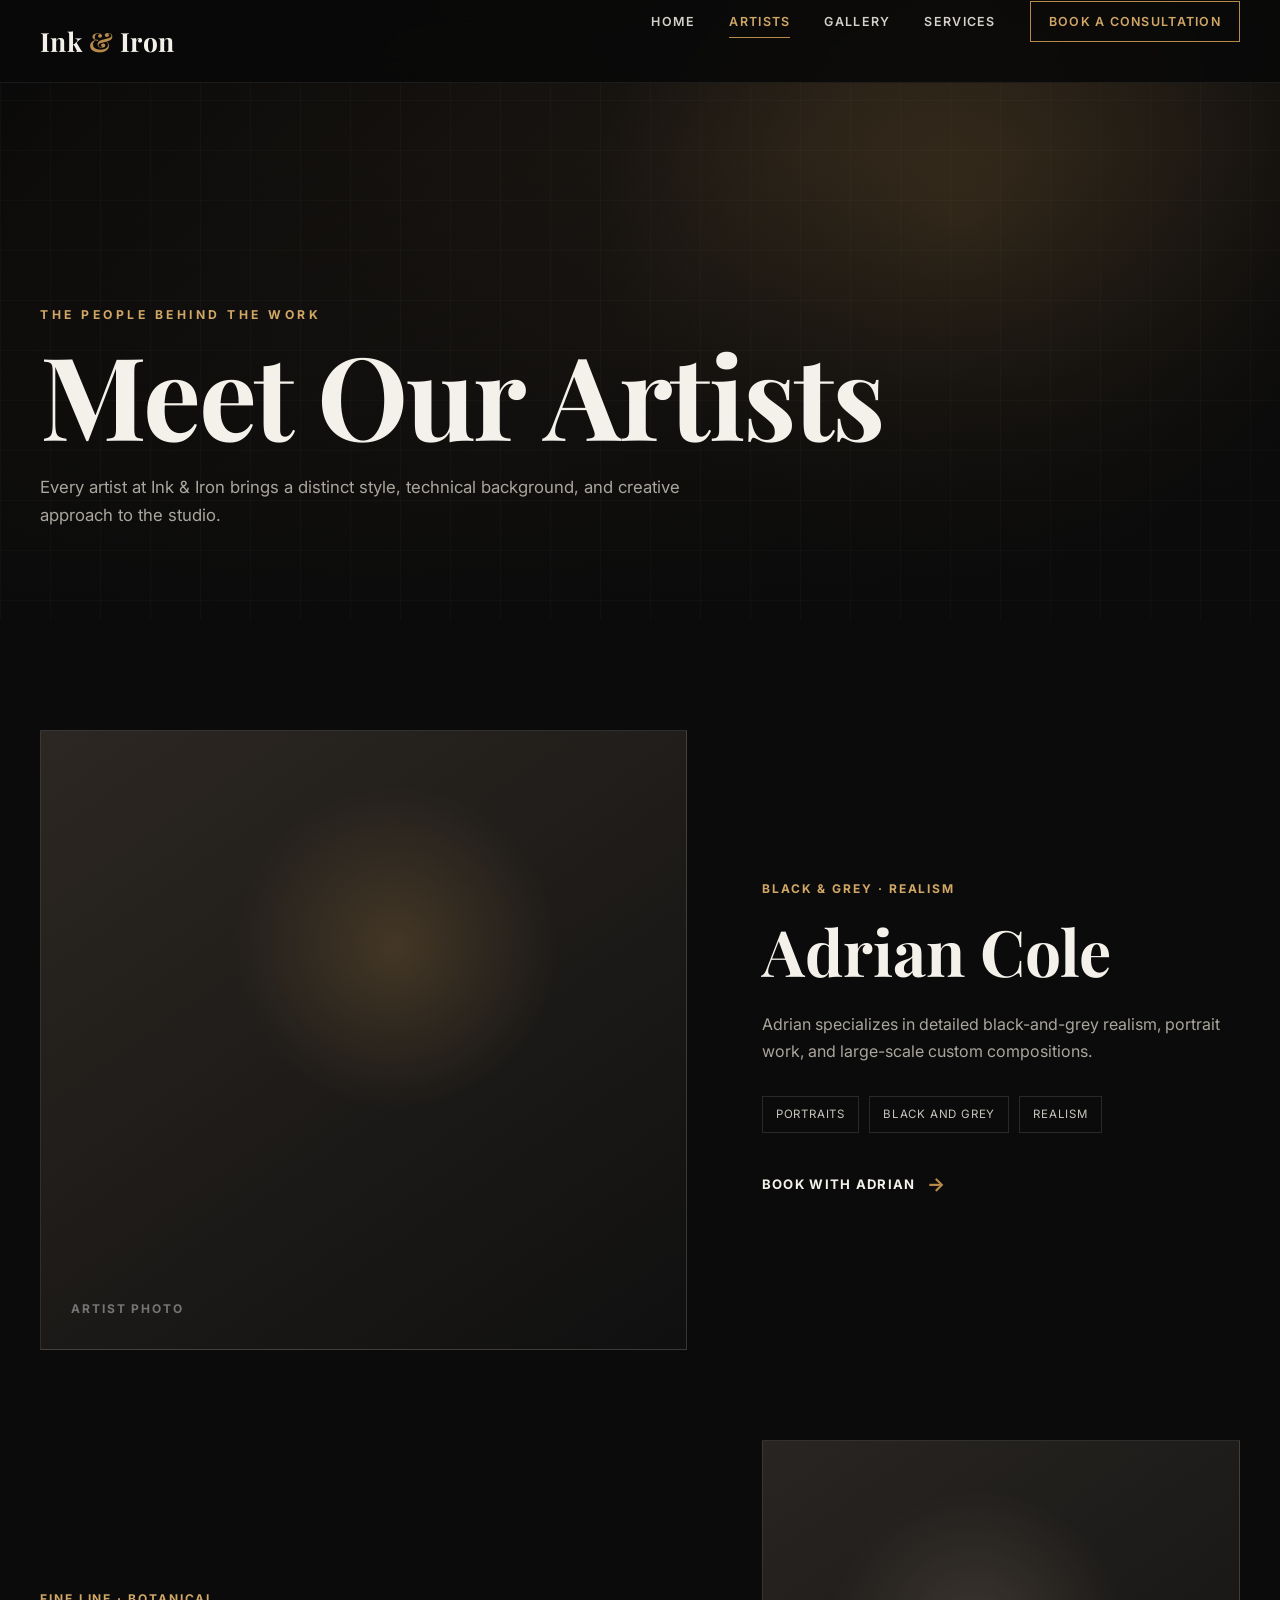
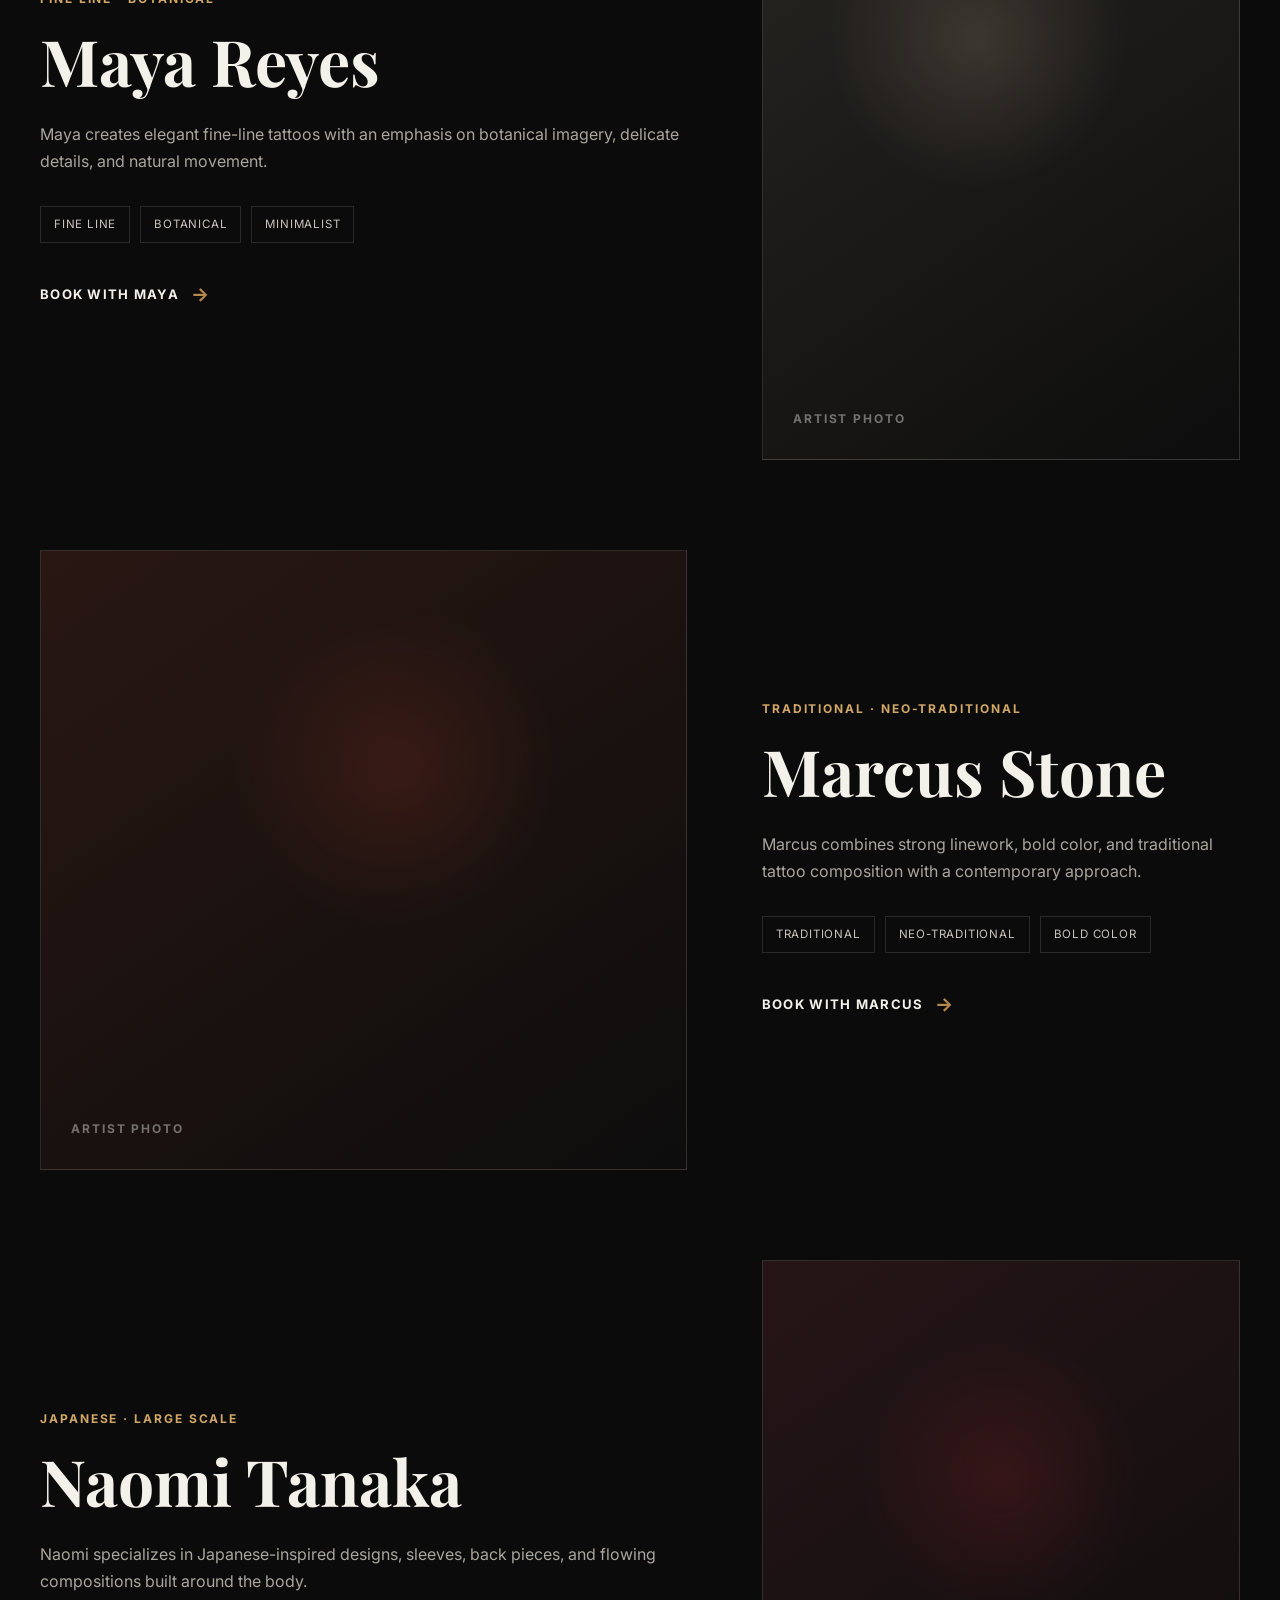
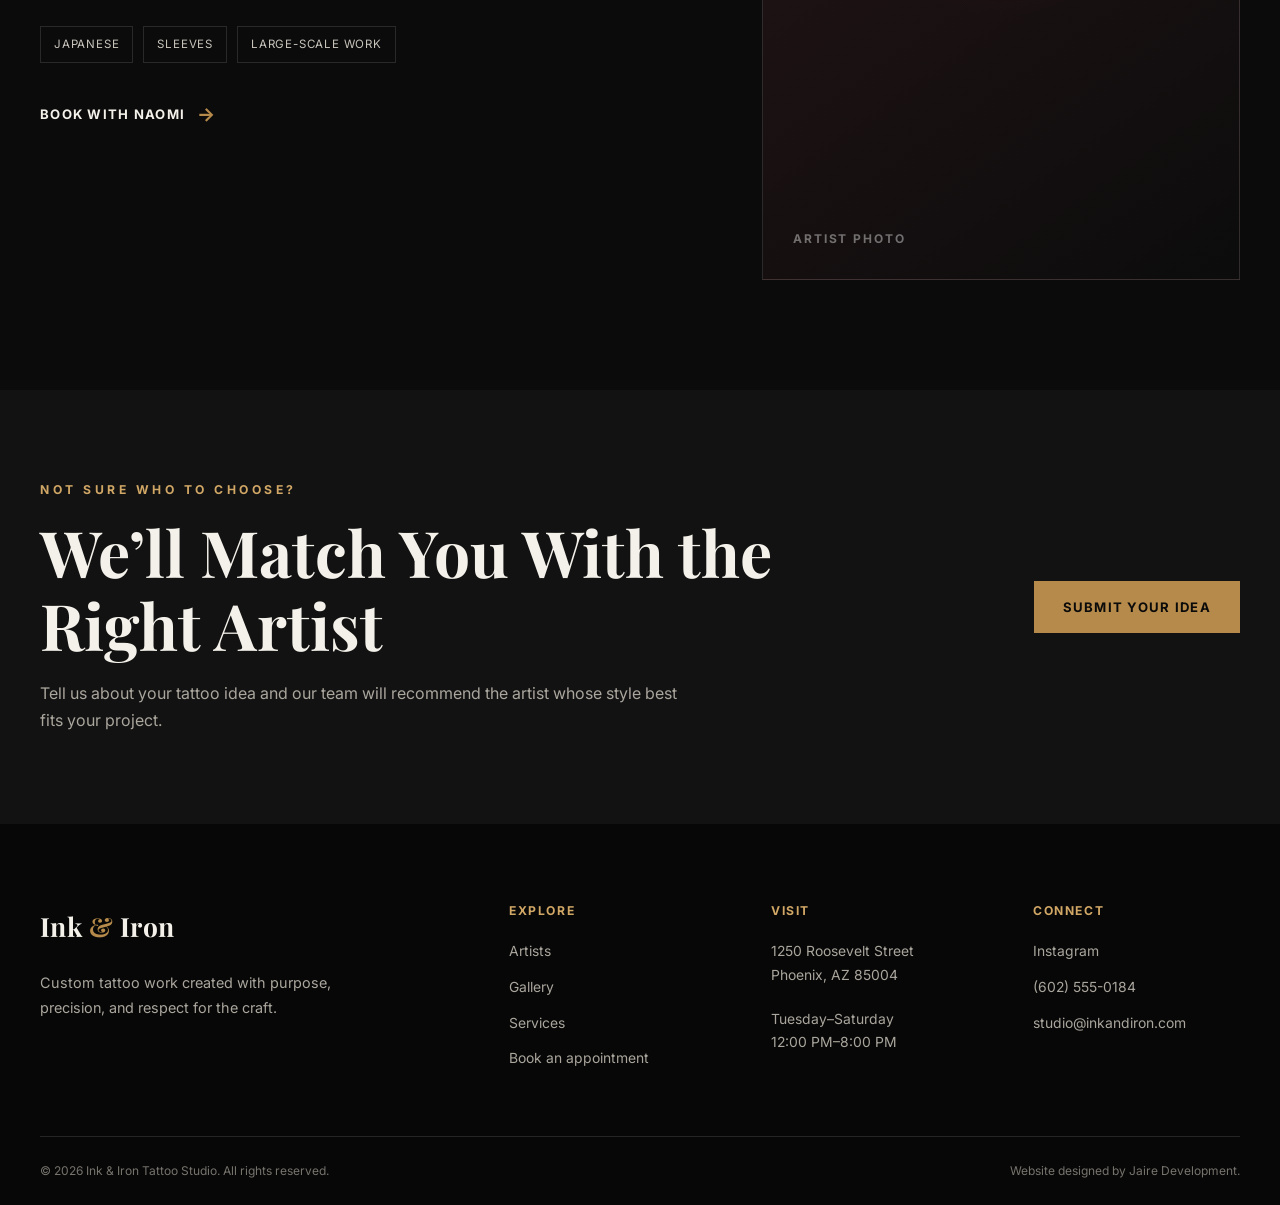
==== artists.html @ 7f623fce "." ====
<!DOCTYPE html>
<html lang="en">
  <head>
    <meta charset="UTF-8" />

    <meta
      name="viewport"
      content="width=device-width, initial-scale=1.0"
    />

    <meta
      name="description"
      content="Meet the professional tattoo artists at Ink & Iron Tattoo Studio and explore their specialties."
    />

    <title>Our Artists | Ink & Iron Tattoo Studio</title>

    <link rel="stylesheet" href="css/styles.css" />
  </head>

  <body>
    <header class="site-header">
      <nav class="navbar" aria-label="Main navigation">
        <a href="index.html" class="logo">
          Ink <span>&</span> Iron
        </a>

        <button
          class="menu-toggle"
          type="button"
          aria-label="Open navigation menu"
          aria-expanded="false"
        >
          <span></span>
          <span></span>
          <span></span>
        </button>

        <ul class="nav-links">
          <li><a href="index.html">Home</a></li>
          <li><a href="artists.html" class="active">Artists</a></li>
          <li><a href="gallery.html">Gallery</a></li>
          <li><a href="index.html#services">Services</a></li>

          <li>
            <a href="booking.html" class="nav-button">
              Book a Consultation
            </a>
          </li>
        </ul>
      </nav>
    </header>

    <main>
      <section class="page-hero">
        <div class="section-container page-hero-content">
          <p class="section-label">The people behind the work</p>

          <h1>Meet Our Artists</h1>

          <p>
            Every artist at Ink & Iron brings a distinct style, technical
            background, and creative approach to the studio.
          </p>
        </div>
      </section>

      <section class="section artists-section">
        <div class="section-container">
          <div class="artists-grid">
            <article class="artist-card">
              <div class="artist-image artist-image-one">
                <span>Artist Photo</span>
              </div>

              <div class="artist-content">
                <p class="artist-role">Black & Grey · Realism</p>

                <h2>Adrian Cole</h2>

                <p>
                  Adrian specializes in detailed black-and-grey realism,
                  portrait work, and large-scale custom compositions.
                </p>

                <ul class="artist-specialties">
                  <li>Portraits</li>
                  <li>Black and grey</li>
                  <li>Realism</li>
                </ul>

                <a href="booking.html" class="text-link">
                  Book with Adrian
                  <span aria-hidden="true">→</span>
                </a>
              </div>
            </article>

            <article class="artist-card">
              <div class="artist-image artist-image-two">
                <span>Artist Photo</span>
              </div>

              <div class="artist-content">
                <p class="artist-role">Fine Line · Botanical</p>

                <h2>Maya Reyes</h2>

                <p>
                  Maya creates elegant fine-line tattoos with an emphasis on
                  botanical imagery, delicate details, and natural movement.
                </p>

                <ul class="artist-specialties">
                  <li>Fine line</li>
                  <li>Botanical</li>
                  <li>Minimalist</li>
                </ul>

                <a href="booking.html" class="text-link">
                  Book with Maya
                  <span aria-hidden="true">→</span>
                </a>
              </div>
            </article>

            <article class="artist-card">
              <div class="artist-image artist-image-three">
                <span>Artist Photo</span>
              </div>

              <div class="artist-content">
                <p class="artist-role">Traditional · Neo-Traditional</p>

                <h2>Marcus Stone</h2>

                <p>
                  Marcus combines strong linework, bold color, and traditional
                  tattoo composition with a contemporary approach.
                </p>

                <ul class="artist-specialties">
                  <li>Traditional</li>
                  <li>Neo-traditional</li>
                  <li>Bold color</li>
                </ul>

                <a href="booking.html" class="text-link">
                  Book with Marcus
                  <span aria-hidden="true">→</span>
                </a>
              </div>
            </article>

            <article class="artist-card">
              <div class="artist-image artist-image-four">
                <span>Artist Photo</span>
              </div>

              <div class="artist-content">
                <p class="artist-role">Japanese · Large Scale</p>

                <h2>Naomi Tanaka</h2>

                <p>
                  Naomi specializes in Japanese-inspired designs, sleeves,
                  back pieces, and flowing compositions built around the body.
                </p>

                <ul class="artist-specialties">
                  <li>Japanese</li>
                  <li>Sleeves</li>
                  <li>Large-scale work</li>
                </ul>

                <a href="booking.html" class="text-link">
                  Book with Naomi
                  <span aria-hidden="true">→</span>
                </a>
              </div>
            </article>
          </div>
        </div>
      </section>

      <section class="artist-cta">
        <div class="section-container artist-cta-content">
          <div>
            <p class="section-label">Not sure who to choose?</p>

            <h2>We’ll Match You With the Right Artist</h2>

            <p>
              Tell us about your tattoo idea and our team will recommend the
              artist whose style best fits your project.
            </p>
          </div>

          <a href="booking.html" class="button button-primary">
            Submit Your Idea
          </a>
        </div>
      </section>
    </main>

    <footer class="site-footer">
      <div class="section-container footer-grid">
        <div class="footer-brand">
          <a href="index.html" class="logo">
            Ink <span>&</span> Iron
          </a>

          <p>
            Custom tattoo work created with purpose, precision, and respect for
            the craft.
          </p>
        </div>

        <div class="footer-column">
          <h3>Explore</h3>

          <ul>
            <li><a href="artists.html">Artists</a></li>
            <li><a href="gallery.html">Gallery</a></li>
            <li><a href="index.html#services">Services</a></li>
            <li><a href="booking.html">Book an appointment</a></li>
          </ul>
        </div>

        <div class="footer-column">
          <h3>Visit</h3>

          <address>
            1250 Roosevelt Street<br />
            Phoenix, AZ 85004
          </address>

          <p>
            Tuesday–Saturday<br />
            12:00 PM–8:00 PM
          </p>
        </div>

        <div class="footer-column">
          <h3>Connect</h3>

          <ul>
            <li><a href="#">Instagram</a></li>
            <li><a href="tel:+16025550184">(602) 555-0184</a></li>

            <li>
              <a href="mailto:studio@inkandiron.com">
                studio@inkandiron.com
              </a>
            </li>
          </ul>
        </div>
      </div>

      <div class="section-container footer-bottom">
        <p>
          &copy; <span id="current-year"></span> Ink & Iron Tattoo Studio.
          All rights reserved.
        </p>

        <p>Website designed by Jaire Development.</p>
      </div>
    </footer>

    <script src="js/script.js"></script>
  </body>
</html>
---- css/styles.css ----
@import url("https://fonts.googleapis.com/css2?family=Inter:wght@400;500;600;700&family=Playfair+Display:wght@600;700&display=swap");

:root {
  --background: #0b0b0b;
  --background-light: #121212;
  --background-card: #181818;
  --text-primary: #f4f1ea;
  --text-secondary: #aaa69d;
  --accent: #b68a4a;
  --accent-light: #d1a766;
  --border: rgba(255, 255, 255, 0.12);
  --container-width: 1200px;
  --transition: 0.3s ease;
}

* {
  margin: 0;
  padding: 0;
  box-sizing: border-box;
}

html {
  scroll-behavior: smooth;
}

body {
  min-height: 100vh;
  overflow-x: hidden;
  background: var(--background);
  color: var(--text-primary);
  font-family: "Inter", sans-serif;
  line-height: 1.7;
}

body.menu-open {
  overflow: hidden;
}

img {
  display: block;
  max-width: 100%;
}

a {
  color: inherit;
  text-decoration: none;
}

button,
input,
textarea,
select {
  font: inherit;
}

ul {
  list-style: none;
}

h1,
h2,
.logo {
  font-family: "Playfair Display", serif;
}

h1,
h2,
h3 {
  line-height: 1.15;
}

.section {
  padding: 110px 24px;
}

.section-container {
  width: 100%;
  max-width: var(--container-width);
  margin: 0 auto;
}

.section-label,
.eyebrow {
  margin-bottom: 14px;
  color: var(--accent-light);
  font-size: 0.76rem;
  font-weight: 700;
  letter-spacing: 0.22rem;
  text-transform: uppercase;
}

.section h2 {
  font-size: clamp(2.2rem, 5vw, 4.1rem);
  font-weight: 700;
}

.section-heading {
  display: flex;
  align-items: flex-end;
  justify-content: space-between;
  gap: 40px;
  margin-bottom: 55px;
}

.section-heading > p {
  max-width: 520px;
  color: var(--text-secondary);
}

.section-heading.centered {
  display: block;
  max-width: 700px;
  margin: 0 auto 60px;
  text-align: center;
}

.button {
  display: inline-flex;
  align-items: center;
  justify-content: center;
  min-height: 52px;
  padding: 0 28px;
  border: 1px solid transparent;
  font-size: 0.82rem;
  font-weight: 700;
  letter-spacing: 0.08rem;
  text-transform: uppercase;
  transition:
    color var(--transition),
    background-color var(--transition),
    border-color var(--transition),
    transform var(--transition);
}

.button:hover {
  transform: translateY(-3px);
}

.button-primary {
  background: var(--accent);
  color: #0b0b0b;
}

.button-primary:hover {
  background: var(--accent-light);
}

.button-outline {
  border-color: rgba(255, 255, 255, 0.55);
  color: var(--text-primary);
}

.button-outline:hover {
  border-color: var(--accent);
  background: var(--accent);
  color: #0b0b0b;
}

.text-link {
  display: inline-flex;
  align-items: center;
  gap: 12px;
  color: var(--text-primary);
  font-size: 0.82rem;
  font-weight: 700;
  letter-spacing: 0.08rem;
  text-transform: uppercase;
  transition: color var(--transition);
}

.text-link span {
  color: var(--accent);
  font-size: 1.2rem;
  transition: transform var(--transition);
}

.text-link:hover {
  color: var(--accent-light);
}

.text-link:hover span {
  transform: translateX(5px);
}

/* Header */

.site-header {
  position: fixed;
  z-index: 1000;
  top: 0;
  right: 0;
  left: 0;
  border-bottom: 1px solid rgba(255, 255, 255, 0.08);
  background: rgba(8, 8, 8, 0.88);
  backdrop-filter: blur(14px);
}

.navbar {
  display: flex;
  align-items: center;
  justify-content: space-between;
  width: min(100% - 48px, var(--container-width));
  min-height: 82px;
  margin: 0 auto;
}

.logo {
  color: var(--text-primary);
  font-size: 1.65rem;
  font-weight: 700;
  letter-spacing: 0.03rem;
}

.logo span {
  color: var(--accent);
}

.nav-links {
  display: flex;
  align-items: center;
  gap: 34px;
}

.nav-links a {
  position: relative;
  color: #d4d1ca;
  font-size: 0.78rem;
  font-weight: 600;
  letter-spacing: 0.08rem;
  text-transform: uppercase;
  transition: color var(--transition);
}

.nav-links a:not(.nav-button)::after {
  position: absolute;
  right: 0;
  bottom: -9px;
  left: 0;
  height: 1px;
  background: var(--accent);
  content: "";
  transform: scaleX(0);
  transform-origin: right;
  transition: transform var(--transition);
}

.nav-links a:hover,
.nav-links a.active {
  color: var(--accent-light);
}

.nav-links a:hover::after,
.nav-links a.active::after {
  transform: scaleX(1);
  transform-origin: left;
}

.nav-links .nav-button {
  padding: 12px 18px;
  border: 1px solid var(--accent);
  color: var(--accent-light);
}

.nav-links .nav-button:hover {
  background: var(--accent);
  color: #0b0b0b;
}

.menu-toggle {
  display: none;
  width: 42px;
  height: 42px;
  border: 0;
  background: transparent;
  cursor: pointer;
}

.menu-toggle span {
  display: block;
  width: 25px;
  height: 2px;
  margin: 5px auto;
  background: var(--text-primary);
  transition:
    transform var(--transition),
    opacity var(--transition);
}

/* Hero */

.hero {
  position: relative;
  display: flex;
  align-items: center;
  min-height: 100vh;
  padding: 130px 24px 80px;
  background:
    linear-gradient(90deg, rgba(0, 0, 0, 0.96), rgba(0, 0, 0, 0.5)),
    radial-gradient(circle at 75% 45%, #3a281a 0%, transparent 36%),
    linear-gradient(135deg, #090909, #1a1712 60%, #090909);
}

.hero::before {
  position: absolute;
  inset: 0;
  background-image:
    linear-gradient(rgba(255, 255, 255, 0.018) 1px, transparent 1px),
    linear-gradient(90deg, rgba(255, 255, 255, 0.018) 1px, transparent 1px);
  background-size: 50px 50px;
  content: "";
}

.hero-overlay {
  position: absolute;
  inset: 0;
  background: linear-gradient(
    to top,
    var(--background) 0%,
    transparent 28%
  );
}

.hero-content {
  position: relative;
  z-index: 2;
  width: 100%;
  max-width: var(--container-width);
  margin: 0 auto;
}

.hero h1 {
  max-width: 850px;
  margin-bottom: 24px;
  font-size: clamp(4rem, 10vw, 8rem);
  line-height: 0.92;
  letter-spacing: -0.2rem;
}

.hero-description {
  max-width: 580px;
  margin-bottom: 38px;
  color: #c0bdb6;
  font-size: clamp(1rem, 2vw, 1.2rem);
}

.hero-actions {
  display: flex;
  flex-wrap: wrap;
  gap: 16px;
}

.scroll-indicator {
  position: absolute;
  z-index: 2;
  bottom: 35px;
  left: 50%;
  width: 26px;
  height: 42px;
  border: 1px solid rgba(255, 255, 255, 0.45);
  border-radius: 20px;
  transform: translateX(-50%);
}

.scroll-indicator span {
  position: absolute;
  top: 8px;
  left: 50%;
  width: 4px;
  height: 8px;
  border-radius: 20px;
  background: var(--accent-light);
  transform: translateX(-50%);
  animation: scrollIndicator 1.8s infinite;
}

@keyframes scrollIndicator {
  0% {
    opacity: 0;
    transform: translate(-50%, 0);
  }

  40% {
    opacity: 1;
  }

  100% {
    opacity: 0;
    transform: translate(-50%, 14px);
  }
}

/* About */

.about-section {
  background: var(--background);
}

.about-grid {
  display: grid;
  grid-template-columns: minmax(0, 1fr) minmax(0, 1fr);
  align-items: center;
  gap: 90px;
}

.about-visual {
  position: relative;
  min-height: 580px;
}

.image-placeholder {
  display: flex;
  align-items: center;
  justify-content: center;
  height: 100%;
  min-height: 580px;
  border: 1px solid var(--border);
  background:
    radial-gradient(circle at center, rgba(182, 138, 74, 0.17), transparent 40%),
    linear-gradient(145deg, #25211c, #0e0e0e);
}

.image-placeholder span {
  color: rgba(255, 255, 255, 0.12);
  font-family: "Playfair Display", serif;
  font-size: clamp(2rem, 6vw, 5rem);
  transform: rotate(-90deg);
}

.experience-badge {
  position: absolute;
  right: -30px;
  bottom: 40px;
  display: flex;
  flex-direction: column;
  width: 185px;
  padding: 26px;
  border: 1px solid rgba(255, 255, 255, 0.13);
  background: var(--accent);
  color: #0b0b0b;
}

.experience-badge strong {
  font-family: "Playfair Display", serif;
  font-size: 3.2rem;
  line-height: 1;
}

.experience-badge span {
  margin-top: 8px;
  font-size: 0.76rem;
  font-weight: 700;
  letter-spacing: 0.07rem;
  text-transform: uppercase;
}

.about-content > p:not(.section-label) {
  margin-top: 20px;
  color: var(--text-secondary);
}

.studio-features {
  display: grid;
  gap: 25px;
  margin: 40px 0;
}

.feature {
  display: grid;
  grid-template-columns: 50px 1fr;
  gap: 20px;
  padding-bottom: 25px;
  border-bottom: 1px solid var(--border);
}

.feature-number {
  color: var(--accent);
  font-size: 0.76rem;
  font-weight: 700;
  letter-spacing: 0.08rem;
}

.feature h3 {
  margin-bottom: 7px;
  font-size: 1.05rem;
}

.feature p {
  color: var(--text-secondary);
  font-size: 0.9rem;
}

/* Services */

.services-section {
  background: var(--background-light);
}

.services-grid {
  display: grid;
  grid-template-columns: repeat(4, 1fr);
  border-top: 1px solid var(--border);
  border-left: 1px solid var(--border);
}

.service-card {
  min-height: 360px;
  padding: 38px 30px;
  border-right: 1px solid var(--border);
  border-bottom: 1px solid var(--border);
  transition:
    background-color var(--transition),
    transform var(--transition);
}

.service-card:hover {
  background: #1d1b18;
  transform: translateY(-6px);
}

.service-number {
  display: block;
  margin-bottom: 70px;
  color: var(--accent);
  font-size: 0.75rem;
  font-weight: 700;
}

.service-card h3 {
  margin-bottom: 18px;
  font-size: 1.45rem;
}

.service-card p {
  margin-bottom: 25px;
  color: var(--text-secondary);
  font-size: 0.92rem;
}

.service-card a {
  color: var(--accent-light);
  font-size: 0.74rem;
  font-weight: 700;
  letter-spacing: 0.06rem;
  text-transform: uppercase;
}

/* Gallery preview */

.gallery-preview-section {
  background: var(--background);
}

.gallery-preview-grid {
  display: grid;
  grid-template-columns: repeat(4, 1fr);
  grid-auto-rows: 260px;
  gap: 14px;
}

.gallery-item {
  position: relative;
  overflow: hidden;
}

.gallery-item-large {
  grid-column: span 2;
  grid-row: span 2;
}

.gallery-placeholder {
  display: flex;
  align-items: flex-end;
  width: 100%;
  height: 100%;
  padding: 25px;
  border: 1px solid var(--border);
  background:
    radial-gradient(circle at 60% 35%, rgba(182, 138, 74, 0.2), transparent 30%),
    linear-gradient(145deg, #2c2823, #101010);
  transition: transform 0.55s ease;
}

.gallery-item:nth-child(2) .gallery-placeholder {
  background:
    radial-gradient(circle at 45% 40%, rgba(160, 160, 160, 0.19), transparent 30%),
    linear-gradient(145deg, #1e1e1e, #090909);
}

.gallery-item:nth-child(3) .gallery-placeholder {
  background:
    radial-gradient(circle at 70% 30%, rgba(121, 47, 31, 0.28), transparent 30%),
    linear-gradient(145deg, #251612, #0d0d0d);
}

.gallery-item:nth-child(4) .gallery-placeholder {
  background:
    radial-gradient(circle at 50% 40%, rgba(95, 77, 59, 0.3), transparent 30%),
    linear-gradient(145deg, #211d19, #0c0c0c);
}

.gallery-item:nth-child(5) .gallery-placeholder {
  background:
    radial-gradient(circle at 60% 35%, rgba(111, 28, 31, 0.28), transparent 30%),
    linear-gradient(145deg, #241416, #0c0c0c);
}

.gallery-placeholder::before {
  position: absolute;
  inset: 0;
  background: linear-gradient(to top, rgba(0, 0, 0, 0.9), transparent 55%);
  content: "";
}

.gallery-placeholder span {
  position: relative;
  z-index: 1;
  font-weight: 700;
  letter-spacing: 0.08rem;
  text-transform: uppercase;
}

.gallery-item:hover .gallery-placeholder {
  transform: scale(1.04);
}

/* Process */

.process-section {
  background: var(--background-light);
}

.process-grid {
  display: grid;
  grid-template-columns: repeat(4, 1fr);
}

.process-step {
  position: relative;
  padding: 35px;
  border-top: 1px solid var(--border);
}

.process-step:not(:last-child) {
  border-right: 1px solid var(--border);
}

.process-step span {
  display: block;
  margin-bottom: 55px;
  color: var(--accent);
  font-family: "Playfair Display", serif;
  font-size: 2.5rem;
}

.process-step h3 {
  margin-bottom: 15px;
  font-size: 1.25rem;
}

.process-step p {
  color: var(--text-secondary);
  font-size: 0.9rem;
}

/* Testimonial */

.testimonial-section {
  padding: 120px 24px;
  background:
    linear-gradient(rgba(8, 8, 8, 0.86), rgba(8, 8, 8, 0.96)),
    radial-gradient(circle at center, #4a321f, transparent 50%);
}

.testimonial-section blockquote {
  max-width: 900px;
  margin: 0 auto;
  text-align: center;
}

.quote-mark {
  display: block;
  height: 65px;
  color: var(--accent);
  font-family: "Playfair Display", serif;
  font-size: 7rem;
  line-height: 1;
}

.testimonial-section blockquote > p {
  margin-bottom: 35px;
  font-family: "Playfair Display", serif;
  font-size: clamp(1.65rem, 4vw, 3rem);
  line-height: 1.35;
}

.testimonial-section footer {
  display: flex;
  flex-direction: column;
  gap: 4px;
}

.testimonial-section footer strong {
  color: var(--accent-light);
  font-size: 0.8rem;
  letter-spacing: 0.1rem;
  text-transform: uppercase;
}

.testimonial-section footer span {
  color: var(--text-secondary);
  font-size: 0.8rem;
}

/* Call to action */

.cta-section {
  padding: 85px 24px;
  background: var(--accent);
  color: #0b0b0b;
}

.cta-section .section-label {
  color: #0b0b0b;
}

.cta-content {
  display: flex;
  align-items: center;
  justify-content: space-between;
  gap: 50px;
}

.cta-content h2 {
  max-width: 700px;
  margin-bottom: 12px;
  font-family: "Playfair Display", serif;
  font-size: clamp(2.2rem, 5vw, 4rem);
}

.cta-content p {
  max-width: 650px;
}

.cta-section .button-primary {
  flex-shrink: 0;
  border-color: #0b0b0b;
  background: #0b0b0b;
  color: var(--text-primary);
}

.cta-section .button-primary:hover {
  background: transparent;
  color: #0b0b0b;
}

/* Footer */

.site-footer {
  padding: 80px 24px 24px;
  background: #070707;
}

.footer-grid {
  display: grid;
  grid-template-columns: 2fr repeat(3, 1fr);
  gap: 55px;
  padding-bottom: 65px;
}

.footer-brand p {
  max-width: 320px;
  margin-top: 22px;
  color: var(--text-secondary);
  font-size: 0.9rem;
}

.footer-column h3 {
  margin-bottom: 22px;
  color: var(--accent-light);
  font-size: 0.76rem;
  letter-spacing: 0.1rem;
  text-transform: uppercase;
}

.footer-column ul {
  display: grid;
  gap: 12px;
}

.footer-column li,
.footer-column p,
.footer-column address {
  color: var(--text-secondary);
  font-size: 0.87rem;
  font-style: normal;
}

.footer-column p {
  margin-top: 20px;
}

.footer-column a {
  transition: color var(--transition);
}

.footer-column a:hover {
  color: var(--accent-light);
}

.footer-bottom {
  display: flex;
  justify-content: space-between;
  gap: 30px;
  padding-top: 24px;
  border-top: 1px solid var(--border);
  color: #77736d;
  font-size: 0.75rem;
}

/* Tablet */

@media (max-width: 1000px) {
  .nav-links {
    gap: 20px;
  }

  .about-grid {
    gap: 55px;
  }

  .services-grid {
    grid-template-columns: repeat(2, 1fr);
  }

  .process-grid {
    grid-template-columns: repeat(2, 1fr);
  }

  .process-step {
    border-right: 1px solid var(--border);
    border-bottom: 1px solid var(--border);
  }

  .gallery-preview-grid {
    grid-template-columns: repeat(2, 1fr);
  }

  .footer-grid {
    grid-template-columns: repeat(2, 1fr);
  }
}

/* Mobile navigation */

@media (max-width: 800px) {
  .section {
    padding: 85px 20px;
  }

  .navbar {
    width: min(100% - 40px, var(--container-width));
    min-height: 74px;
  }

  .menu-toggle {
    z-index: 1001;
    display: block;
  }

  .nav-links {
    position: fixed;
    top: 0;
    right: -100%;
    display: flex;
    flex-direction: column;
    align-items: flex-start;
    justify-content: center;
    width: min(82%, 400px);
    height: 100vh;
    padding: 90px 45px;
    background: #0b0b0b;
    transition: right var(--transition);
  }

  .nav-links.open {
    right: 0;
  }

  .nav-links a {
    font-size: 1rem;
  }

  .menu-toggle.active span:nth-child(1) {
    transform: translateY(7px) rotate(45deg);
  }

  .menu-toggle.active span:nth-child(2) {
    opacity: 0;
  }

  .menu-toggle.active span:nth-child(3) {
    transform: translateY(-7px) rotate(-45deg);
  }

  .hero {
    min-height: 94vh;
  }

  .hero h1 {
    letter-spacing: -0.12rem;
  }

  .about-grid {
    grid-template-columns: 1fr;
  }

  .about-visual {
    min-height: 480px;
  }

  .image-placeholder {
    min-height: 480px;
  }

  .experience-badge {
    right: 20px;
  }

  .section-heading {
    display: block;
  }

  .section-heading > p,
  .section-heading > .text-link {
    margin-top: 22px;
  }

  .cta-content {
    display: block;
  }

  .cta-content .button {
    margin-top: 30px;
  }
}

/* Small mobile */

@media (max-width: 600px) {
  .hero {
    padding-right: 20px;
    padding-left: 20px;
  }

  .hero h1 {
    font-size: clamp(3.6rem, 20vw, 5.4rem);
  }

  .hero-actions {
    display: grid;
  }

  .hero-actions .button {
    width: 100%;
  }

  .services-grid,
  .process-grid,
  .footer-grid {
    grid-template-columns: 1fr;
  }

  .gallery-preview-grid {
    grid-template-columns: 1fr;
    grid-auto-rows: 320px;
  }

  .gallery-item-large {
    grid-column: span 1;
    grid-row: span 1;
  }

  .service-card {
    min-height: auto;
  }

  .service-number {
    margin-bottom: 40px;
  }

  .experience-badge {
    right: 10px;
    bottom: 20px;
    width: 160px;
  }

  .footer-bottom {
    flex-direction: column;
  }
}
/* ========================================
   Additional phone and small-screen support
======================================== */

html {
  -webkit-text-size-adjust: 100%;
}

body {
  width: 100%;
  overflow-x: hidden;
}

img,
video,
iframe {
  max-width: 100%;
  height: auto;
}

button,
a,
input,
select,
textarea {
  -webkit-tap-highlight-color: transparent;
}

/* Prevent long text from overflowing */
p,
h1,
h2,
h3,
a {
  overflow-wrap: break-word;
}

/* Improve tablet layout */
@media (max-width: 900px) {
  .section-container {
    max-width: 700px;
  }

  .hero-content {
    max-width: 700px;
  }

  .section-heading {
    align-items: flex-start;
  }
}

/* Main phone layout */
@media (max-width: 600px) {
  .section {
    padding: 70px 18px;
  }

  .navbar {
    width: calc(100% - 32px);
  }

  .logo {
    font-size: 1.35rem;
  }

  .nav-links {
    width: 100%;
    max-width: none;
    padding: 90px 30px 40px;
  }

  .nav-links li {
    width: 100%;
  }

  .nav-links a {
    display: block;
    width: 100%;
    padding: 10px 0;
  }

  .nav-links .nav-button {
    margin-top: 10px;
    padding: 14px 18px;
    text-align: center;
  }

  .hero {
    min-height: 100svh;
    padding: 110px 18px 70px;
  }

  .hero h1 {
    margin-bottom: 20px;
    font-size: clamp(3.3rem, 18vw, 5rem);
    line-height: 0.95;
    letter-spacing: -0.08rem;
  }

  .hero-description {
    font-size: 1rem;
    line-height: 1.65;
  }

  .hero-actions {
    width: 100%;
  }

  .hero-actions .button {
    width: 100%;
    min-height: 54px;
  }

  .scroll-indicator {
    display: none;
  }

  .section h2 {
    font-size: clamp(2rem, 11vw, 3rem);
  }

  .about-grid {
    gap: 45px;
  }

  .about-visual,
  .image-placeholder {
    min-height: 390px;
  }

  .image-placeholder span {
    font-size: 2.7rem;
  }

  .experience-badge {
    right: 12px;
    bottom: 12px;
    width: 145px;
    padding: 20px;
  }

  .experience-badge strong {
    font-size: 2.5rem;
  }

  .feature {
    grid-template-columns: 38px 1fr;
    gap: 12px;
  }

  .services-grid {
    border-left: 0;
  }

  .service-card {
    padding: 32px 24px;
    border-left: 1px solid var(--border);
  }

  .gallery-preview-grid {
    grid-auto-rows: 280px;
  }

  .process-step {
    padding: 30px 24px;
    border-left: 1px solid var(--border);
  }

  .process-step span {
    margin-bottom: 30px;
  }

  .testimonial-section {
    padding: 85px 18px;
  }

  .testimonial-section blockquote > p {
    font-size: 1.55rem;
  }

  .cta-section {
    padding: 70px 18px;
  }

  .cta-content .button {
    width: 100%;
  }

  .site-footer {
    padding: 65px 18px 24px;
  }

  .footer-grid {
    gap: 40px;
  }

  .footer-bottom {
    gap: 10px;
    text-align: center;
  }
}

/* Extra-small phones */
@media (max-width: 380px) {
  .hero h1 {
    font-size: 3.15rem;
  }

  .button {
    padding-right: 18px;
    padding-left: 18px;
    font-size: 0.74rem;
  }

  .about-visual,
  .image-placeholder {
    min-height: 340px;
  }

  .experience-badge {
    width: 135px;
  }
}

/* iPhone safe-area support */
@supports (padding: env(safe-area-inset-bottom)) {
  .site-footer {
    padding-bottom: calc(24px + env(safe-area-inset-bottom));
  }

  .nav-links {
    padding-bottom: calc(40px + env(safe-area-inset-bottom));
  }
}

/* Reduce animations when requested by the device */
@media (prefers-reduced-motion: reduce) {
  html {
    scroll-behavior: auto;
  }

  *,
  *::before,
  *::after {
    animation-duration: 0.01ms !important;
    animation-iteration-count: 1 !important;
    transition-duration: 0.01ms !important;
  }
}
/* ========================================
   Interior page header
======================================== */

.page-hero {
  position: relative;
  display: flex;
  align-items: flex-end;
  min-height: 620px;
  padding: 160px 24px 90px;
  background:
    linear-gradient(to top, #0b0b0b 0%, rgba(11, 11, 11, 0.25) 75%),
    radial-gradient(circle at 75% 35%, rgba(182, 138, 74, 0.27), transparent 35%),
    linear-gradient(135deg, #080808, #211b15, #090909);
}

.page-hero::before {
  position: absolute;
  inset: 0;
  background-image:
    linear-gradient(rgba(255, 255, 255, 0.018) 1px, transparent 1px),
    linear-gradient(90deg, rgba(255, 255, 255, 0.018) 1px, transparent 1px);
  background-size: 50px 50px;
  content: "";
}

.page-hero-content {
  position: relative;
  z-index: 1;
}

.page-hero h1 {
  margin-bottom: 24px;
  font-family: "Playfair Display", serif;
  font-size: clamp(3.8rem, 9vw, 7.5rem);
  line-height: 0.95;
  letter-spacing: -0.14rem;
}

.page-hero-content > p:last-child {
  max-width: 650px;
  color: var(--text-secondary);
  font-size: 1.05rem;
}

/* ========================================
   Artists page
======================================== */

.artists-section {
  background: var(--background);
}

.artists-grid {
  display: grid;
  gap: 90px;
}

.artist-card {
  display: grid;
  grid-template-columns: minmax(0, 1.15fr) minmax(0, 0.85fr);
  align-items: center;
  gap: 75px;
}

.artist-card:nth-child(even) .artist-image {
  order: 2;
}

.artist-card:nth-child(even) .artist-content {
  order: 1;
}

.artist-image {
  display: flex;
  align-items: flex-end;
  min-height: 620px;
  padding: 30px;
  overflow: hidden;
  border: 1px solid var(--border);
}

.artist-image span {
  color: rgba(255, 255, 255, 0.4);
  font-size: 0.75rem;
  font-weight: 700;
  letter-spacing: 0.12rem;
  text-transform: uppercase;
}

.artist-image-one {
  background:
    radial-gradient(circle at 55% 35%, rgba(182, 138, 74, 0.24), transparent 30%),
    linear-gradient(145deg, #2c2722, #101010);
}

.artist-image-two {
  background:
    radial-gradient(circle at 45% 32%, rgba(156, 136, 116, 0.24), transparent 30%),
    linear-gradient(145deg, #282522, #0d0d0d);
}

.artist-image-three {
  background:
    radial-gradient(circle at 55% 35%, rgba(120, 45, 32, 0.3), transparent 30%),
    linear-gradient(145deg, #291713, #0d0d0d);
}

.artist-image-four {
  background:
    radial-gradient(circle at 50% 35%, rgba(121, 31, 38, 0.28), transparent 30%),
    linear-gradient(145deg, #261517, #0c0c0c);
}

.artist-role {
  margin-bottom: 14px;
  color: var(--accent-light);
  font-size: 0.75rem;
  font-weight: 700;
  letter-spacing: 0.12rem;
  text-transform: uppercase;
}

.artist-content h2 {
  margin-bottom: 24px;
  font-family: "Playfair Display", serif;
  font-size: clamp(2.5rem, 5vw, 4.5rem);
}

.artist-content > p:not(.artist-role) {
  margin-bottom: 30px;
  color: var(--text-secondary);
}

.artist-specialties {
  display: flex;
  flex-wrap: wrap;
  gap: 10px;
  margin-bottom: 35px;
}

.artist-specialties li {
  padding: 8px 13px;
  border: 1px solid var(--border);
  color: #c9c5bd;
  font-size: 0.72rem;
  letter-spacing: 0.05rem;
  text-transform: uppercase;
}

.artist-cta {
  padding: 90px 24px;
  background: var(--background-light);
}

.artist-cta-content {
  display: flex;
  align-items: center;
  justify-content: space-between;
  gap: 60px;
}

.artist-cta h2 {
  max-width: 750px;
  margin-bottom: 18px;
  font-family: "Playfair Display", serif;
  font-size: clamp(2.2rem, 5vw, 4rem);
}

.artist-cta-content > div > p:last-child {
  max-width: 650px;
  color: var(--text-secondary);
}

.artist-cta .button {
  flex-shrink: 0;
}

/* Artists tablet layout */

@media (max-width: 900px) {
  .artist-card {
    grid-template-columns: 1fr 1fr;
    gap: 40px;
  }

  .artist-image {
    min-height: 520px;
  }
}

/* Artists phone layout */

@media (max-width: 700px) {
  .page-hero {
    min-height: 520px;
    padding: 130px 18px 70px;
  }

  .page-hero h1 {
    font-size: clamp(3.4rem, 17vw, 5rem);
    letter-spacing: -0.08rem;
  }

  .artist-card {
    grid-template-columns: 1fr;
    gap: 35px;
  }

  .artist-card:nth-child(even) .artist-image,
  .artist-card:nth-child(even) .artist-content {
    order: initial;
  }

  .artist-image {
    min-height: 460px;
  }

  .artists-grid {
    gap: 75px;
  }

  .artist-cta {
    padding: 70px 18px;
  }

  .artist-cta-content {
    display: block;
  }

  .artist-cta .button {
    width: 100%;
    margin-top: 30px;
  }
}

@media (max-width: 400px) {
  .artist-image {
    min-height: 390px;
  }
}
/* ========================================
   Tattoo gallery page
======================================== */

.gallery-page-hero {
  background:
    linear-gradient(to top, #0b0b0b 0%, rgba(11, 11, 11, 0.25) 75%),
    radial-gradient(circle at 72% 35%, rgba(116, 35, 35, 0.3), transparent 34%),
    linear-gradient(135deg, #080808, #211516, #090909);
}

.tattoo-gallery-section {
  background: var(--background);
}

.gallery-intro {
  display: flex;
  align-items: flex-end;
  justify-content: space-between;
  gap: 50px;
  margin-bottom: 45px;
}

.gallery-intro h2 {
  font-family: "Playfair Display", serif;
  font-size: clamp(2.3rem, 5vw, 4rem);
}

.gallery-intro > p {
  max-width: 520px;
  color: var(--text-secondary);
}

.gallery-filters {
  display: flex;
  flex-wrap: wrap;
  gap: 10px;
  margin-bottom: 45px;
}

.gallery-filter {
  min-height: 44px;
  padding: 0 18px;
  border: 1px solid var(--border);
  background: transparent;
  color: var(--text-secondary);
  font-size: 0.72rem;
  font-weight: 700;
  letter-spacing: 0.07rem;
  text-transform: uppercase;
  cursor: pointer;
  transition:
    color var(--transition),
    border-color var(--transition),
    background-color var(--transition);
}

.gallery-filter:hover,
.gallery-filter.active {
  border-color: var(--accent);
  background: var(--accent);
  color: #0b0b0b;
}

.tattoo-gallery-grid {
  display: grid;
  grid-template-columns: repeat(3, minmax(0, 1fr));
  grid-auto-flow: dense;
  grid-auto-rows: 320px;
  gap: 16px;
}

.tattoo-card {
  min-width: 0;
  overflow: hidden;
}

.tattoo-card[hidden] {
  display: none;
}

.tattoo-card-tall {
  grid-row: span 2;
}

.tattoo-card-wide {
  grid-column: span 2;
}

.tattoo-art {
  position: relative;
  display: flex;
  align-items: flex-end;
  width: 100%;
  height: 100%;
  min-height: 100%;
  padding: 28px;
  overflow: hidden;
  border: 1px solid var(--border);
  transition: transform 0.5s ease;
}

.tattoo-art::before {
  position: absolute;
  inset: 0;
  background: linear-gradient(
    to top,
    rgba(0, 0, 0, 0.94),
    rgba(0, 0, 0, 0.08) 65%
  );
  content: "";
}

.tattoo-art::after {
  position: absolute;
  inset: 0;
  border: 1px solid transparent;
  content: "";
  transition: border-color var(--transition);
}

.tattoo-card:hover .tattoo-art {
  transform: scale(1.025);
}

.tattoo-card:hover .tattoo-art::after {
  border-color: var(--accent);
}

.tattoo-number {
  position: absolute;
  z-index: 1;
  top: 24px;
  right: 24px;
  color: rgba(255, 255, 255, 0.55);
  font-size: 0.72rem;
  font-weight: 700;
  letter-spacing: 0.08rem;
}

.tattoo-details {
  position: relative;
  z-index: 1;
}

.tattoo-details p {
  margin-bottom: 7px;
  color: var(--accent-light);
  font-size: 0.7rem;
  font-weight: 700;
  letter-spacing: 0.1rem;
  text-transform: uppercase;
}

.tattoo-details h3 {
  margin-bottom: 8px;
  font-family: "Playfair Display", serif;
  font-size: 1.55rem;
}

.tattoo-details span {
  color: #aaa69d;
  font-size: 0.76rem;
}

.tattoo-art-one {
  background:
    radial-gradient(circle at 48% 32%, rgba(185, 173, 155, 0.23), transparent 26%),
    linear-gradient(145deg, #34312e, #101010);
}

.tattoo-art-two {
  background:
    radial-gradient(circle at 55% 35%, rgba(159, 148, 131, 0.24), transparent 28%),
    linear-gradient(145deg, #292722, #0d0d0d);
}

.tattoo-art-three {
  background:
    radial-gradient(circle at 50% 38%, rgba(126, 43, 27, 0.34), transparent 27%),
    linear-gradient(145deg, #2b1712, #0d0d0d);
}

.tattoo-art-four {
  background:
    radial-gradient(circle at 60% 35%, rgba(122, 27, 35, 0.35), transparent 30%),
    linear-gradient(145deg, #2a1518, #0b0b0b);
}

.tattoo-art-five {
  background:
    radial-gradient(circle at 55% 35%, rgba(172, 95, 48, 0.33), transparent 28%),
    linear-gradient(145deg, #312016, #0d0d0d);
}

.tattoo-art-six {
  background:
    radial-gradient(circle at 48% 35%, rgba(139, 139, 139, 0.25), transparent 27%),
    linear-gradient(145deg, #282828, #0c0c0c);
}

.tattoo-art-seven {
  background:
    radial-gradient(circle at 50% 32%, rgba(170, 156, 132, 0.25), transparent 28%),
    linear-gradient(145deg, #28241f, #0d0d0d);
}

.tattoo-art-eight {
  background:
    radial-gradient(circle at 55% 38%, rgba(145, 55, 30, 0.34), transparent 27%),
    linear-gradient(145deg, #2d1913, #0d0d0d);
}

.tattoo-art-nine {
  background:
    radial-gradient(circle at 55% 34%, rgba(107, 34, 39, 0.34), transparent 29%),
    linear-gradient(145deg, #281619, #0c0c0c);
}

.tattoo-art-ten {
  background:
    radial-gradient(circle at 55% 35%, rgba(173, 62, 55, 0.34), transparent 29%),
    linear-gradient(145deg, #311719, #0c0c0c);
}

.gallery-cta {
  padding: 90px 24px;
  background: var(--background-light);
}

.gallery-cta-content {
  display: flex;
  align-items: center;
  justify-content: space-between;
  gap: 60px;
}

.gallery-cta h2 {
  max-width: 750px;
  margin-bottom: 18px;
  font-family: "Playfair Display", serif;
  font-size: clamp(2.2rem, 5vw, 4rem);
}

.gallery-cta-content > div > p:last-child {
  max-width: 650px;
  color: var(--text-secondary);
}

.gallery-cta .button {
  flex-shrink: 0;
}

/* Gallery tablet layout */

@media (max-width: 900px) {
  .gallery-intro {
    display: block;
  }

  .gallery-intro > p {
    margin-top: 22px;
  }

  .tattoo-gallery-grid {
    grid-template-columns: repeat(2, minmax(0, 1fr));
  }
}

/* Gallery phone layout */

@media (max-width: 600px) {
  .gallery-filters {
    display: grid;
    grid-template-columns: repeat(2, minmax(0, 1fr));
  }

  .gallery-filter {
    width: 100%;
    padding: 0 10px;
  }

  .tattoo-gallery-grid {
    grid-template-columns: 1fr;
    grid-auto-rows: 390px;
  }

  .tattoo-card-tall,
  .tattoo-card-wide {
    grid-row: span 1;
    grid-column: span 1;
  }

  .gallery-cta {
    padding: 70px 18px;
  }

  .gallery-cta-content {
    display: block;
  }

  .gallery-cta .button {
    width: 100%;
    margin-top: 30px;
  }
}

@media (max-width: 380px) {
  .gallery-filters {
    grid-template-columns: 1fr;
  }

  .tattoo-gallery-grid {
    grid-auto-rows: 340px;
  }
}
/* ========================================
   Booking page
======================================== */

.booking-page-hero {
  background:
    linear-gradient(to top, #0b0b0b 0%, rgba(11, 11, 11, 0.25) 75%),
    radial-gradient(circle at 75% 35%, rgba(182, 138, 74, 0.25), transparent 35%),
    linear-gradient(135deg, #080808, #241c14, #090909);
}

.booking-section {
  background: var(--background);
}

.booking-layout {
  display: grid;
  grid-template-columns: minmax(280px, 0.7fr) minmax(0, 1.3fr);
  align-items: start;
  gap: 90px;
}

.booking-information {
  position: sticky;
  top: 120px;
}

.booking-information > h2,
.form-heading h2 {
  margin-bottom: 22px;
  font-family: "Playfair Display", serif;
  font-size: clamp(2.2rem, 4vw, 3.7rem);
}

.booking-information > p:not(.section-label),
.form-heading > p:last-child {
  color: var(--text-secondary);
}

.booking-steps {
  display: grid;
  gap: 25px;
  margin: 45px 0;
}

.booking-step {
  display: grid;
  grid-template-columns: 42px 1fr;
  gap: 18px;
  padding-bottom: 25px;
  border-bottom: 1px solid var(--border);
}

.booking-step > span {
  color: var(--accent);
  font-size: 0.75rem;
  font-weight: 700;
}

.booking-step h3 {
  margin-bottom: 8px;
  font-size: 1rem;
}

.booking-step p {
  color: var(--text-secondary);
  font-size: 0.88rem;
}

.booking-contact-card {
  display: grid;
  gap: 12px;
  padding: 30px;
  border: 1px solid var(--border);
  background: var(--background-light);
}

.booking-contact-card h3 {
  margin-bottom: 8px;
  font-family: "Playfair Display", serif;
  font-size: 1.4rem;
}

.booking-contact-card address,
.booking-contact-card p,
.booking-contact-card a {
  color: var(--text-secondary);
  font-size: 0.88rem;
  font-style: normal;
}

.booking-contact-card a {
  transition: color var(--transition);
}

.booking-contact-card a:hover {
  color: var(--accent-light);
}

.booking-form-wrapper {
  padding: 48px;
  border: 1px solid var(--border);
  background: var(--background-light);
}

.form-heading {
  margin-bottom: 40px;
}

.booking-form {
  width: 100%;
}

.form-grid {
  display: grid;
  grid-template-columns: repeat(2, minmax(0, 1fr));
  gap: 25px 20px;
}

.form-group {
  display: flex;
  flex-direction: column;
  min-width: 0;
}

.form-group-full {
  grid-column: 1 / -1;
}

.form-group label {
  margin-bottom: 9px;
  color: #ddd9d1;
  font-size: 0.78rem;
  font-weight: 700;
  letter-spacing: 0.04rem;
  text-transform: uppercase;
}

.form-group label span {
  color: var(--accent-light);
}

.form-group input,
.form-group select,
.form-group textarea {
  width: 100%;
  border: 1px solid var(--border);
  border-radius: 0;
  outline: none;
  background: #0d0d0d;
  color: var(--text-primary);
  transition:
    border-color var(--transition),
    box-shadow var(--transition);
}

.form-group input,
.form-group select {
  min-height: 52px;
  padding: 0 15px;
}

.form-group textarea {
  min-height: 180px;
  padding: 15px;
  resize: vertical;
}

.form-group input::placeholder,
.form-group textarea::placeholder {
  color: #706d67;
}

.form-group input:focus,
.form-group select:focus,
.form-group textarea:focus {
  border-color: var(--accent);
  box-shadow: 0 0 0 3px rgba(182, 138, 74, 0.12);
}

.form-group input.invalid,
.form-group select.invalid,
.form-group textarea.invalid {
  border-color: #d46d64;
}

.form-group input[type="file"] {
  padding: 13px;
}

.form-group input[type="file"]::file-selector-button {
  margin-right: 14px;
  padding: 9px 13px;
  border: 0;
  background: var(--accent);
  color: #0b0b0b;
  font-weight: 700;
  cursor: pointer;
}

.field-error {
  min-height: 18px;
  margin-top: 6px;
  color: #e38981;
  font-size: 0.75rem;
}

.field-note {
  margin-top: 7px;
  color: var(--text-secondary);
  font-size: 0.74rem;
}

.textarea-information {
  display: flex;
  justify-content: space-between;
  gap: 20px;
}

#description-count {
  flex-shrink: 0;
  margin-top: 6px;
  color: var(--text-secondary);
  font-size: 0.74rem;
}

.checkbox-group {
  position: relative;
  display: grid;
  grid-template-columns: 22px 1fr;
  align-items: start;
  gap: 10px;
}

.checkbox-group input {
  width: 18px;
  min-height: 18px;
  margin-top: 2px;
  accent-color: var(--accent);
}

.checkbox-group label {
  margin: 0;
  font-size: 0.76rem;
  line-height: 1.5;
  text-transform: none;
}

.checkbox-group .field-error {
  grid-column: 2;
  margin-top: -5px;
}

.form-submit {
  width: 100%;
  margin-top: 32px;
  cursor: pointer;
}

.form-disclaimer {
  margin-top: 15px;
  color: var(--text-secondary);
  font-size: 0.75rem;
  text-align: center;
}

.form-success {
  margin-top: 25px;
  padding: 24px;
  border: 1px solid var(--accent);
  background: rgba(182, 138, 74, 0.08);
}

.form-success strong {
  display: block;
  margin-bottom: 7px;
  color: var(--accent-light);
  font-family: "Playfair Display", serif;
  font-size: 1.3rem;
}

.form-success p {
  color: var(--text-secondary);
  font-size: 0.9rem;
}

/* Frequently asked questions */

.booking-faq-section {
  padding: 110px 24px;
  background: var(--background-light);
}

.faq-list {
  border-top: 1px solid var(--border);
}

.faq-item {
  border-bottom: 1px solid var(--border);
}

.faq-item summary {
  position: relative;
  padding: 27px 50px 27px 0;
  font-family: "Playfair Display", serif;
  font-size: 1.25rem;
  cursor: pointer;
  list-style: none;
}

.faq-item summary::-webkit-details-marker {
  display: none;
}

.faq-item summary::after {
  position: absolute;
  top: 50%;
  right: 5px;
  color: var(--accent);
  content: "+";
  font-family: "Inter", sans-serif;
  font-size: 1.7rem;
  transform: translateY(-50%);
}

.faq-item[open] summary::after {
  content: "−";
}

.faq-item p {
  max-width: 850px;
  padding: 0 50px 27px 0;
  color: var(--text-secondary);
}

/* Booking tablet layout */

@media (max-width: 950px) {
  .booking-layout {
    grid-template-columns: 1fr;
    gap: 60px;
  }

  .booking-information {
    position: static;
  }

  .booking-steps {
    grid-template-columns: repeat(3, 1fr);
  }

  .booking-step {
    display: block;
    padding: 25px;
    border: 1px solid var(--border);
  }

  .booking-step > span {
    display: block;
    margin-bottom: 35px;
  }
}

/* Booking phone layout */

@media (max-width: 700px) {
  .booking-form-wrapper {
    padding: 30px 22px;
  }

  .form-grid {
    grid-template-columns: 1fr;
  }

  .form-group-full {
    grid-column: auto;
  }

  .booking-steps {
    grid-template-columns: 1fr;
  }

  .booking-step > span {
    margin-bottom: 20px;
  }

  .booking-faq-section {
    padding: 80px 18px;
  }

  .faq-item summary {
    padding-right: 42px;
    font-size: 1.1rem;
  }

  .faq-item p {
    padding-right: 0;
  }
}

@media (max-width: 400px) {
  .booking-form-wrapper {
    padding: 25px 16px;
  }

  .booking-contact-card {
    padding: 24px 20px;
  }

  .textarea-information {
    display: block;
  }
}
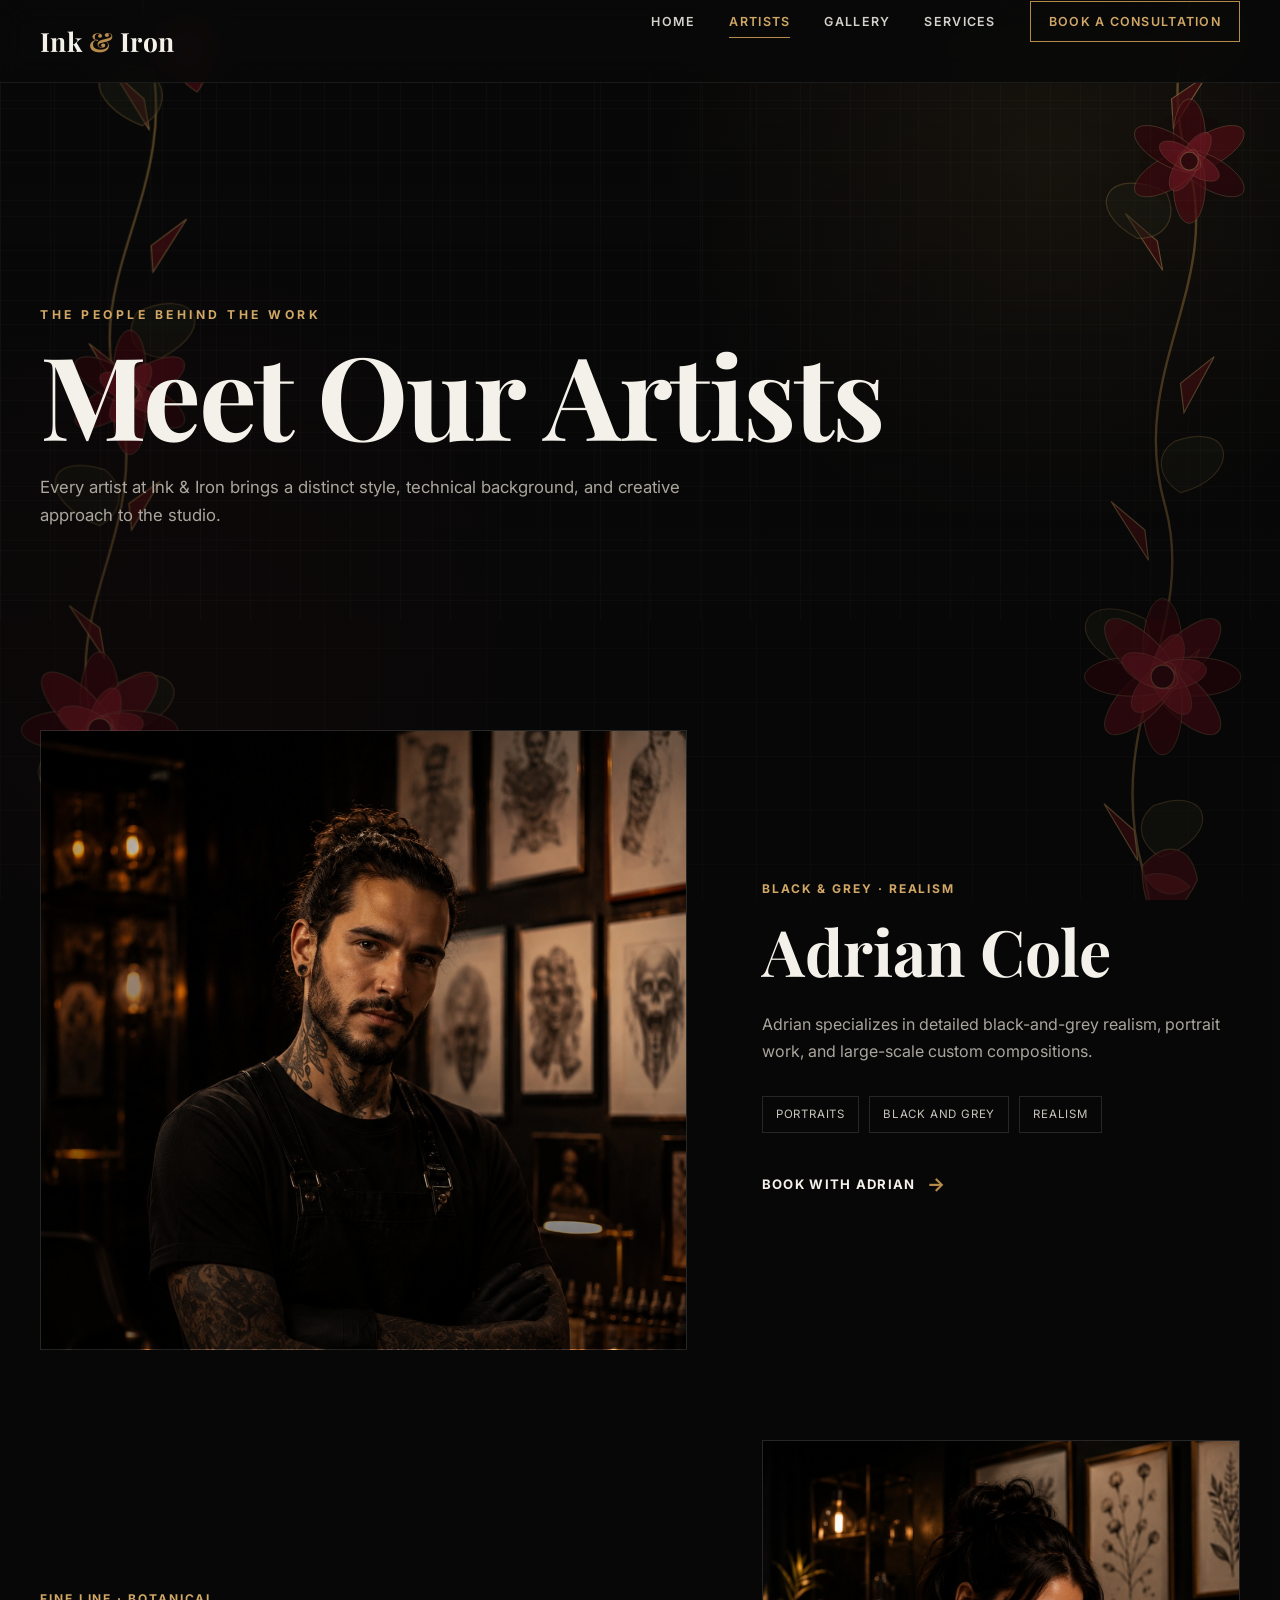
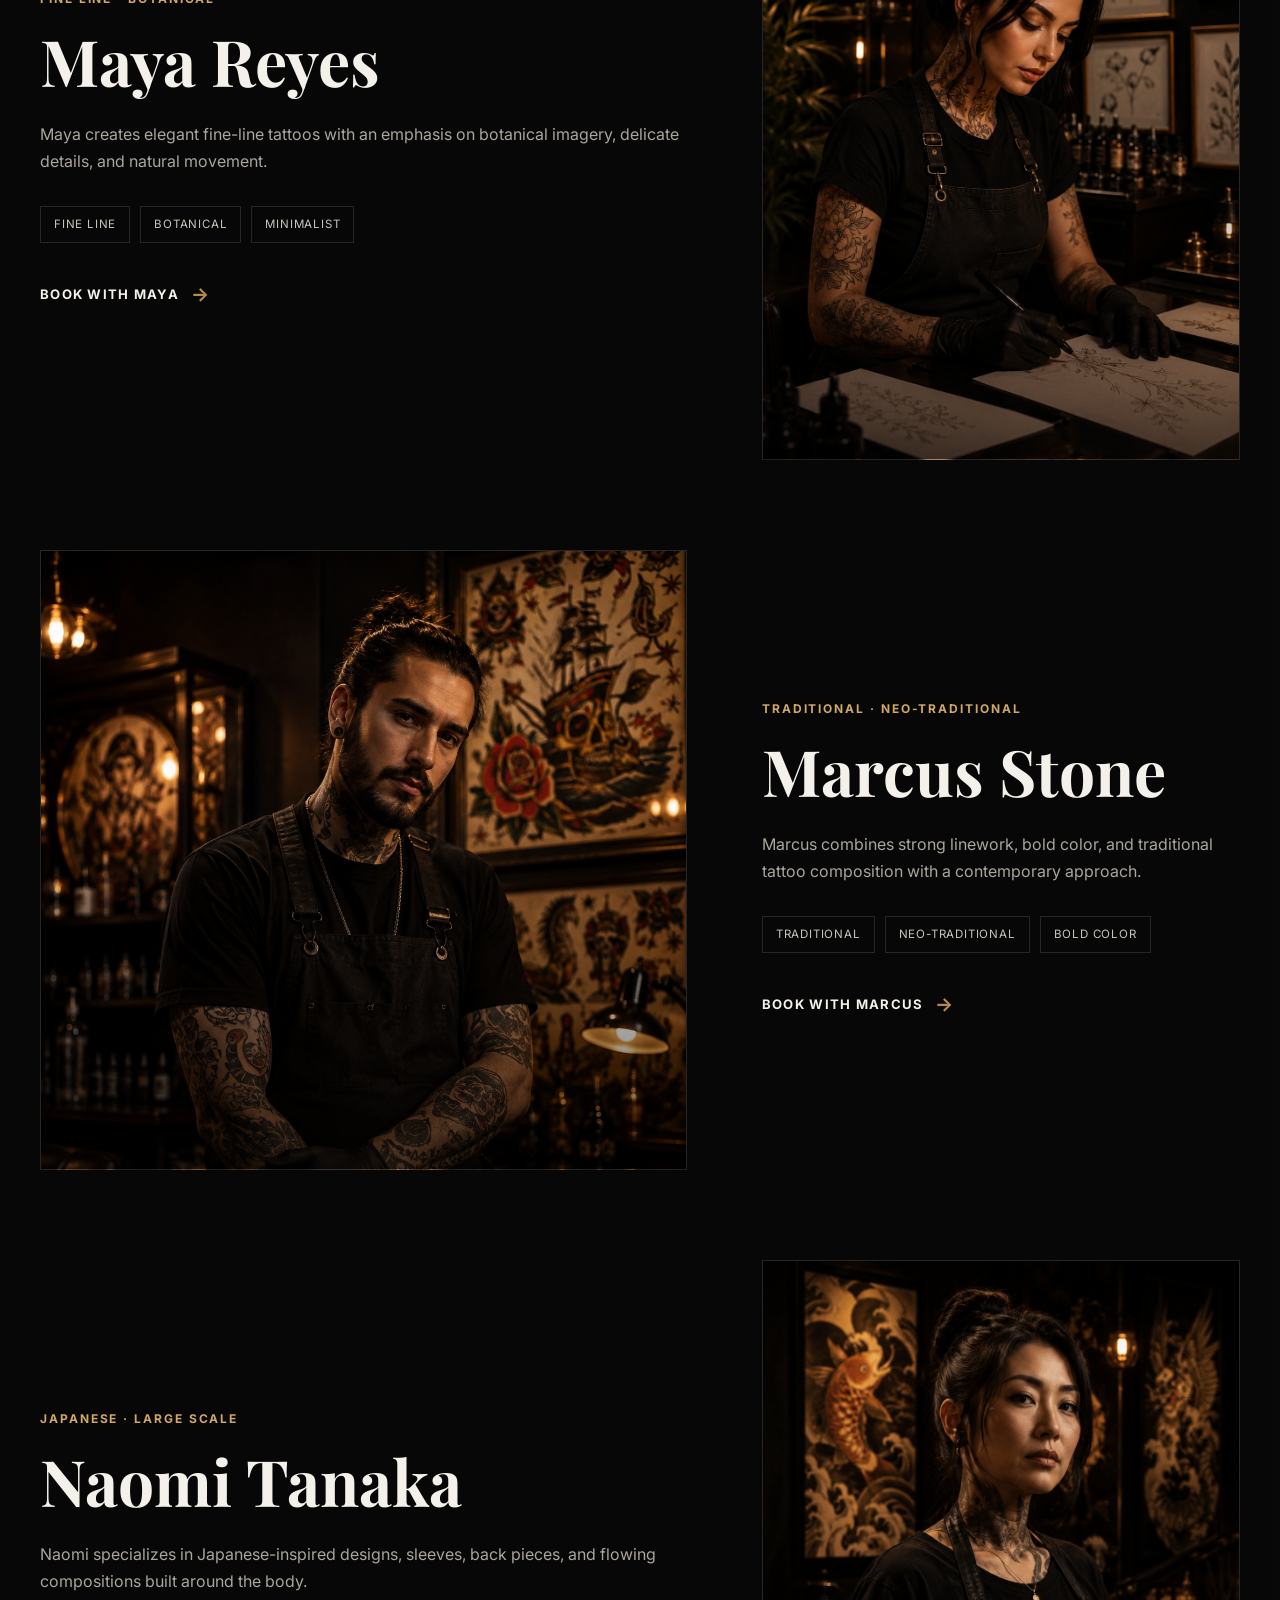
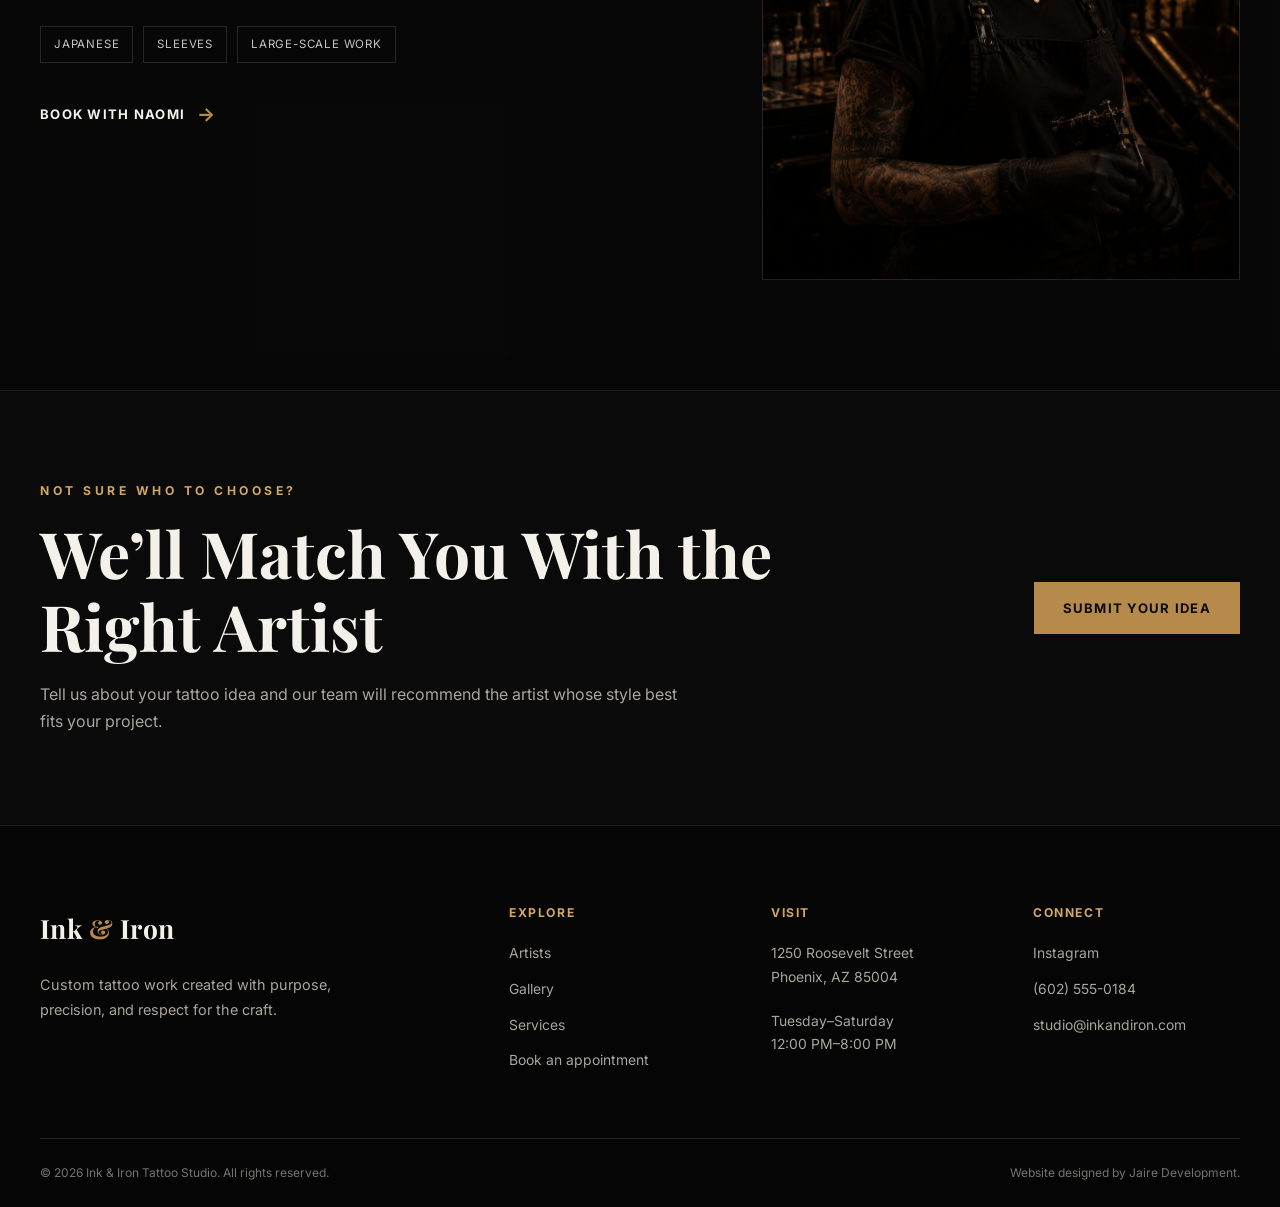
==== commit 00985819: "added background" ====
--- a/artists.html
+++ b/artists.html
@@ -1,12 +1,9 @@
-<!DOCTYPE html>
+<!doctype html>
 <html lang="en">
   <head>
     <meta charset="UTF-8" />
 
-    <meta
-      name="viewport"
-      content="width=device-width, initial-scale=1.0"
-    />
+    <meta name="viewport" content="width=device-width, initial-scale=1.0" />
 
     <meta
       name="description"
@@ -18,12 +15,161 @@
     <link rel="stylesheet" href="css/styles.css" />
   </head>
 
-  <body>
+  <body class="themed-page artists-page">
+    <div class="vine-background" aria-hidden="true">
+  <svg
+    viewBox="0 0 1440 1400"
+    preserveAspectRatio="xMidYMid slice"
+    xmlns="http://www.w3.org/2000/svg"
+  >
+    <!-- LEFT SIDE -->
+    <g class="rose-vine left-side">
+      <!-- Main stem -->
+      <path
+        class="vine-stem"
+        d="M70 1460
+           C40 1260, 150 1160, 105 1010
+           C65 875, 175 785, 132 635
+           C92 500, 205 405, 168 250
+           C140 145, 205 70, 180 -60"
+      />
+
+      <!-- Thorns -->
+      <path class="thorn" d="M96 1180 L72 1148 L108 1158 Z" />
+      <path class="thorn" d="M120 1040 L154 1010 L126 1070 Z" />
+      <path class="thorn" d="M112 900 L78 875 L118 935 Z" />
+      <path class="thorn" d="M145 760 L180 735 L148 790 Z" />
+      <path class="thorn" d="M138 610 L100 580 L140 645 Z" />
+      <path class="thorn" d="M170 470 L210 440 L172 500 Z" />
+      <path class="thorn" d="M162 305 L128 275 L168 340 Z" />
+
+      <!-- Leaves -->
+      <path class="vine-leaf" d="M92 1110 C28 1088, 24 1025, 99 1042 C124 1061, 118 1090, 92 1110Z" />
+      <path class="vine-leaf" d="M126 965 C194 930, 226 980, 158 1012 C126 1011, 112 992, 126 965Z" />
+      <path class="vine-leaf" d="M112 785 C45 760, 44 700, 118 722 C142 742, 138 771, 112 785Z" />
+      <path class="vine-leaf" d="M154 545 C218 514, 248 562, 182 596 C151 593, 139 572, 154 545Z" />
+      <path class="vine-leaf" d="M160 335 C94 310, 94 250, 166 272 C192 294, 185 320, 160 335Z" />
+
+      <!-- Rose 1 -->
+      <g class="rose rose-large" transform="translate(112 1015)">
+        <ellipse class="rose-shadow" rx="70" ry="70" />
+        <ellipse class="rose-petal rose-petal-1" rx="22" ry="54" transform="rotate(0) translate(0 -34)" />
+        <ellipse class="rose-petal rose-petal-2" rx="22" ry="54" transform="rotate(45) translate(0 -34)" />
+        <ellipse class="rose-petal rose-petal-3" rx="22" ry="54" transform="rotate(90) translate(0 -34)" />
+        <ellipse class="rose-petal rose-petal-2" rx="22" ry="54" transform="rotate(135) translate(0 -34)" />
+        <ellipse class="rose-petal rose-petal-1" rx="22" ry="54" transform="rotate(180) translate(0 -34)" />
+        <ellipse class="rose-petal rose-petal-2" rx="22" ry="54" transform="rotate(225) translate(0 -34)" />
+        <ellipse class="rose-petal rose-petal-3" rx="22" ry="54" transform="rotate(270) translate(0 -34)" />
+        <ellipse class="rose-petal rose-petal-2" rx="22" ry="54" transform="rotate(315) translate(0 -34)" />
+
+        <ellipse class="rose-petal rose-petal-inner" rx="16" ry="34" transform="rotate(20) translate(0 -16)" />
+        <ellipse class="rose-petal rose-petal-inner" rx="16" ry="34" transform="rotate(80) translate(0 -16)" />
+        <ellipse class="rose-petal rose-petal-inner" rx="16" ry="34" transform="rotate(145) translate(0 -16)" />
+        <ellipse class="rose-petal rose-petal-inner" rx="16" ry="34" transform="rotate(220) translate(0 -16)" />
+        <ellipse class="rose-petal rose-petal-inner" rx="16" ry="34" transform="rotate(295) translate(0 -16)" />
+        <circle class="rose-center" r="13" />
+      </g>
+
+      <!-- Rose 2 -->
+      <g class="rose rose-medium" transform="translate(146 635)">
+        <ellipse class="rose-shadow" rx="55" ry="55" />
+        <ellipse class="rose-petal rose-petal-1" rx="18" ry="42" transform="rotate(0) translate(0 -28)" />
+        <ellipse class="rose-petal rose-petal-2" rx="18" ry="42" transform="rotate(60) translate(0 -28)" />
+        <ellipse class="rose-petal rose-petal-3" rx="18" ry="42" transform="rotate(120) translate(0 -28)" />
+        <ellipse class="rose-petal rose-petal-2" rx="18" ry="42" transform="rotate(180) translate(0 -28)" />
+        <ellipse class="rose-petal rose-petal-1" rx="18" ry="42" transform="rotate(240) translate(0 -28)" />
+        <ellipse class="rose-petal rose-petal-3" rx="18" ry="42" transform="rotate(300) translate(0 -28)" />
+
+        <ellipse class="rose-petal rose-petal-inner" rx="12" ry="26" transform="rotate(35) translate(0 -12)" />
+        <ellipse class="rose-petal rose-petal-inner" rx="12" ry="26" transform="rotate(120) translate(0 -12)" />
+        <ellipse class="rose-petal rose-petal-inner" rx="12" ry="26" transform="rotate(210) translate(0 -12)" />
+        <ellipse class="rose-petal rose-petal-inner" rx="12" ry="26" transform="rotate(300) translate(0 -12)" />
+        <circle class="rose-center" r="10" />
+      </g>
+
+      <!-- Small bud -->
+      <g class="rose-bud" transform="translate(178 245) rotate(-12)">
+        <path class="bud-shape" d="M0 0 C18 -36, 48 -36, 64 0 C60 26, 44 50, 32 60 C20 49, 5 25, 0 0 Z" />
+        <path class="bud-cap" d="M6 10 C18 0, 46 0, 58 10 C45 28, 20 28, 6 10 Z" />
+      </g>
+    </g>
+
+    <!-- RIGHT SIDE -->
+    <g class="rose-vine right-side">
+      <!-- Main stem -->
+      <path
+        class="vine-stem"
+        d="M1370 -60
+           C1400 120, 1290 220, 1336 375
+           C1378 515, 1268 610, 1310 760
+           C1350 900, 1240 1005, 1285 1170
+           C1318 1285, 1262 1370, 1288 1460"
+      />
+
+      <!-- Thorns -->
+      <path class="thorn" d="M1338 150 L1305 118 L1342 185 Z" />
+      <path class="thorn" d="M1318 305 L1358 278 L1320 338 Z" />
+      <path class="thorn" d="M1302 465 L1266 434 L1308 498 Z" />
+      <path class="thorn" d="M1328 625 L1366 595 L1332 658 Z" />
+      <path class="thorn" d="M1288 790 L1250 758 L1292 824 Z" />
+      <path class="thorn" d="M1310 955 L1350 924 L1315 988 Z" />
+      <path class="thorn" d="M1276 1128 L1242 1098 L1280 1162 Z" />
+
+      <!-- Leaves -->
+      <path class="vine-leaf" d="M1344 210 C1412 190, 1418 253, 1348 272 C1322 256, 1319 230, 1344 210Z" />
+      <path class="vine-leaf" d="M1312 410 C1246 378, 1216 428, 1280 462 C1310 462, 1326 440, 1312 410Z" />
+      <path class="vine-leaf" d="M1322 690 C1390 666, 1397 730, 1328 748 C1302 731, 1299 705, 1322 690Z" />
+      <path class="vine-leaf" d="M1288 890 C1222 856, 1192 907, 1258 940 C1288 939, 1301 918, 1288 890Z" />
+      <path class="vine-leaf" d="M1298 1100 C1366 1075, 1374 1138, 1305 1158 C1280 1141, 1277 1117, 1298 1100Z" />
+
+      <!-- Rose 1 -->
+      <g class="rose rose-medium" transform="translate(1338 375)">
+        <ellipse class="rose-shadow" rx="55" ry="55" />
+        <ellipse class="rose-petal rose-petal-1" rx="18" ry="42" transform="rotate(0) translate(0 -28)" />
+        <ellipse class="rose-petal rose-petal-2" rx="18" ry="42" transform="rotate(60) translate(0 -28)" />
+        <ellipse class="rose-petal rose-petal-3" rx="18" ry="42" transform="rotate(120) translate(0 -28)" />
+        <ellipse class="rose-petal rose-petal-2" rx="18" ry="42" transform="rotate(180) translate(0 -28)" />
+        <ellipse class="rose-petal rose-petal-1" rx="18" ry="42" transform="rotate(240) translate(0 -28)" />
+        <ellipse class="rose-petal rose-petal-3" rx="18" ry="42" transform="rotate(300) translate(0 -28)" />
+
+        <ellipse class="rose-petal rose-petal-inner" rx="12" ry="26" transform="rotate(35) translate(0 -12)" />
+        <ellipse class="rose-petal rose-petal-inner" rx="12" ry="26" transform="rotate(120) translate(0 -12)" />
+        <ellipse class="rose-petal rose-petal-inner" rx="12" ry="26" transform="rotate(210) translate(0 -12)" />
+        <ellipse class="rose-petal rose-petal-inner" rx="12" ry="26" transform="rotate(300) translate(0 -12)" />
+        <circle class="rose-center" r="10" />
+      </g>
+
+      <!-- Rose 2 -->
+      <g class="rose rose-large" transform="translate(1308 955)">
+        <ellipse class="rose-shadow" rx="70" ry="70" />
+        <ellipse class="rose-petal rose-petal-1" rx="22" ry="54" transform="rotate(0) translate(0 -34)" />
+        <ellipse class="rose-petal rose-petal-2" rx="22" ry="54" transform="rotate(45) translate(0 -34)" />
+        <ellipse class="rose-petal rose-petal-3" rx="22" ry="54" transform="rotate(90) translate(0 -34)" />
+        <ellipse class="rose-petal rose-petal-2" rx="22" ry="54" transform="rotate(135) translate(0 -34)" />
+        <ellipse class="rose-petal rose-petal-1" rx="22" ry="54" transform="rotate(180) translate(0 -34)" />
+        <ellipse class="rose-petal rose-petal-2" rx="22" ry="54" transform="rotate(225) translate(0 -34)" />
+        <ellipse class="rose-petal rose-petal-3" rx="22" ry="54" transform="rotate(270) translate(0 -34)" />
+        <ellipse class="rose-petal rose-petal-2" rx="22" ry="54" transform="rotate(315) translate(0 -34)" />
+
+        <ellipse class="rose-petal rose-petal-inner" rx="16" ry="34" transform="rotate(20) translate(0 -16)" />
+        <ellipse class="rose-petal rose-petal-inner" rx="16" ry="34" transform="rotate(80) translate(0 -16)" />
+        <ellipse class="rose-petal rose-petal-inner" rx="16" ry="34" transform="rotate(145) translate(0 -16)" />
+        <ellipse class="rose-petal rose-petal-inner" rx="16" ry="34" transform="rotate(220) translate(0 -16)" />
+        <ellipse class="rose-petal rose-petal-inner" rx="16" ry="34" transform="rotate(295) translate(0 -16)" />
+        <circle class="rose-center" r="13" />
+      </g>
+
+      <!-- Small bud -->
+      <g class="rose-bud" transform="translate(1285 1168) rotate(14)">
+        <path class="bud-shape" d="M0 0 C18 -36, 48 -36, 64 0 C60 26, 44 50, 32 60 C20 49, 5 25, 0 0 Z" />
+        <path class="bud-cap" d="M6 10 C18 0, 46 0, 58 10 C45 28, 20 28, 6 10 Z" />
+      </g>
+    </g>
+  </svg>
+</div>
     <header class="site-header">
       <nav class="navbar" aria-label="Main navigation">
-        <a href="index.html" class="logo">
-          Ink <span>&</span> Iron
-        </a>
+        <a href="index.html" class="logo"> Ink <span>&</span> Iron </a>
 
         <button
           class="menu-toggle"
@@ -43,9 +189,7 @@
           <li><a href="index.html#services">Services</a></li>
 
           <li>
-            <a href="booking.html" class="nav-button">
-              Book a Consultation
-            </a>
+            <a href="booking.html" class="nav-button"> Book a Consultation </a>
           </li>
         </ul>
       </nav>
@@ -163,8 +307,8 @@
                 <h2>Naomi Tanaka</h2>
 
                 <p>
-                  Naomi specializes in Japanese-inspired designs, sleeves,
-                  back pieces, and flowing compositions built around the body.
+                  Naomi specializes in Japanese-inspired designs, sleeves, back
+                  pieces, and flowing compositions built around the body.
                 </p>
 
                 <ul class="artist-specialties">
@@ -206,9 +350,7 @@
     <footer class="site-footer">
       <div class="section-container footer-grid">
         <div class="footer-brand">
-          <a href="index.html" class="logo">
-            Ink <span>&</span> Iron
-          </a>
+          <a href="index.html" class="logo"> Ink <span>&</span> Iron </a>
 
           <p>
             Custom tattoo work created with purpose, precision, and respect for
@@ -249,9 +391,7 @@
             <li><a href="tel:+16025550184">(602) 555-0184</a></li>
 
             <li>
-              <a href="mailto:studio@inkandiron.com">
-                studio@inkandiron.com
-              </a>
+              <a href="mailto:studio@inkandiron.com"> studio@inkandiron.com </a>
             </li>
           </ul>
         </div>
@@ -259,8 +399,8 @@
 
       <div class="section-container footer-bottom">
         <p>
-          &copy; <span id="current-year"></span> Ink & Iron Tattoo Studio.
-          All rights reserved.
+          &copy; <span id="current-year"></span> Ink & Iron Tattoo Studio. All
+          rights reserved.
         </p>
 
         <p>Website designed by Jaire Development.</p>
@@ -269,4 +409,4 @@
 
     <script src="js/script.js"></script>
   </body>
-</html>+</html>
--- a/css/styles.css
+++ b/css/styles.css
@@ -192,6 +192,7 @@
   left: 0;
   border-bottom: 1px solid rgba(255, 255, 255, 0.08);
   background: rgba(8, 8, 8, 0.88);
+  -webkit-backdrop-filter: blur(14px);
   backdrop-filter: blur(14px);
 }
 
@@ -313,11 +314,7 @@
 .hero-overlay {
   position: absolute;
   inset: 0;
-  background: linear-gradient(
-    to top,
-    var(--background) 0%,
-    transparent 28%
-  );
+  background: linear-gradient(to top, var(--background) 0%, transparent 28%);
 }
 
 .hero-content {
@@ -415,7 +412,11 @@
   min-height: 580px;
   border: 1px solid var(--border);
   background:
-    radial-gradient(circle at center, rgba(182, 138, 74, 0.17), transparent 40%),
+    radial-gradient(
+      circle at center,
+      rgba(182, 138, 74, 0.17),
+      transparent 40%
+    ),
     linear-gradient(145deg, #25211c, #0e0e0e);
 }
 
@@ -575,20 +576,32 @@
   padding: 25px;
   border: 1px solid var(--border);
   background:
-    radial-gradient(circle at 60% 35%, rgba(182, 138, 74, 0.2), transparent 30%),
+    radial-gradient(
+      circle at 60% 35%,
+      rgba(182, 138, 74, 0.2),
+      transparent 30%
+    ),
     linear-gradient(145deg, #2c2823, #101010);
   transition: transform 0.55s ease;
 }
 
 .gallery-item:nth-child(2) .gallery-placeholder {
   background:
-    radial-gradient(circle at 45% 40%, rgba(160, 160, 160, 0.19), transparent 30%),
+    radial-gradient(
+      circle at 45% 40%,
+      rgba(160, 160, 160, 0.19),
+      transparent 30%
+    ),
     linear-gradient(145deg, #1e1e1e, #090909);
 }
 
 .gallery-item:nth-child(3) .gallery-placeholder {
   background:
-    radial-gradient(circle at 70% 30%, rgba(121, 47, 31, 0.28), transparent 30%),
+    radial-gradient(
+      circle at 70% 30%,
+      rgba(121, 47, 31, 0.28),
+      transparent 30%
+    ),
     linear-gradient(145deg, #251612, #0d0d0d);
 }
 
@@ -600,7 +613,11 @@
 
 .gallery-item:nth-child(5) .gallery-placeholder {
   background:
-    radial-gradient(circle at 60% 35%, rgba(111, 28, 31, 0.28), transparent 30%),
+    radial-gradient(
+      circle at 60% 35%,
+      rgba(111, 28, 31, 0.28),
+      transparent 30%
+    ),
     linear-gradient(145deg, #241416, #0c0c0c);
 }
 
@@ -981,7 +998,7 @@
   }
 
   .service-card {
-    min-height: auto;
+    min-height: 0;
   }
 
   .service-number {
@@ -1001,10 +1018,6 @@
 /* ========================================
    Additional phone and small-screen support
 ======================================== */
-
-html {
-  -webkit-text-size-adjust: 100%;
-}
 
 body {
   width: 100%;
@@ -1260,7 +1273,11 @@
   padding: 160px 24px 90px;
   background:
     linear-gradient(to top, #0b0b0b 0%, rgba(11, 11, 11, 0.25) 75%),
-    radial-gradient(circle at 75% 35%, rgba(182, 138, 74, 0.27), transparent 35%),
+    radial-gradient(
+      circle at 75% 35%,
+      rgba(182, 138, 74, 0.27),
+      transparent 35%
+    ),
     linear-gradient(135deg, #080808, #211b15, #090909);
 }
 
@@ -1340,13 +1357,21 @@
 
 .artist-image-one {
   background:
-    radial-gradient(circle at 55% 35%, rgba(182, 138, 74, 0.24), transparent 30%),
+    radial-gradient(
+      circle at 55% 35%,
+      rgba(182, 138, 74, 0.24),
+      transparent 30%
+    ),
     linear-gradient(145deg, #2c2722, #101010);
 }
 
 .artist-image-two {
   background:
-    radial-gradient(circle at 45% 32%, rgba(156, 136, 116, 0.24), transparent 30%),
+    radial-gradient(
+      circle at 45% 32%,
+      rgba(156, 136, 116, 0.24),
+      transparent 30%
+    ),
     linear-gradient(145deg, #282522, #0d0d0d);
 }
 
@@ -1358,7 +1383,11 @@
 
 .artist-image-four {
   background:
-    radial-gradient(circle at 50% 35%, rgba(121, 31, 38, 0.28), transparent 30%),
+    radial-gradient(
+      circle at 50% 35%,
+      rgba(121, 31, 38, 0.28),
+      transparent 30%
+    ),
     linear-gradient(145deg, #261517, #0c0c0c);
 }
 
@@ -1656,61 +1685,101 @@
 
 .tattoo-art-one {
   background:
-    radial-gradient(circle at 48% 32%, rgba(185, 173, 155, 0.23), transparent 26%),
+    radial-gradient(
+      circle at 48% 32%,
+      rgba(185, 173, 155, 0.23),
+      transparent 26%
+    ),
     linear-gradient(145deg, #34312e, #101010);
 }
 
 .tattoo-art-two {
   background:
-    radial-gradient(circle at 55% 35%, rgba(159, 148, 131, 0.24), transparent 28%),
+    radial-gradient(
+      circle at 55% 35%,
+      rgba(159, 148, 131, 0.24),
+      transparent 28%
+    ),
     linear-gradient(145deg, #292722, #0d0d0d);
 }
 
 .tattoo-art-three {
   background:
-    radial-gradient(circle at 50% 38%, rgba(126, 43, 27, 0.34), transparent 27%),
+    radial-gradient(
+      circle at 50% 38%,
+      rgba(126, 43, 27, 0.34),
+      transparent 27%
+    ),
     linear-gradient(145deg, #2b1712, #0d0d0d);
 }
 
 .tattoo-art-four {
   background:
-    radial-gradient(circle at 60% 35%, rgba(122, 27, 35, 0.35), transparent 30%),
+    radial-gradient(
+      circle at 60% 35%,
+      rgba(122, 27, 35, 0.35),
+      transparent 30%
+    ),
     linear-gradient(145deg, #2a1518, #0b0b0b);
 }
 
 .tattoo-art-five {
   background:
-    radial-gradient(circle at 55% 35%, rgba(172, 95, 48, 0.33), transparent 28%),
+    radial-gradient(
+      circle at 55% 35%,
+      rgba(172, 95, 48, 0.33),
+      transparent 28%
+    ),
     linear-gradient(145deg, #312016, #0d0d0d);
 }
 
 .tattoo-art-six {
   background:
-    radial-gradient(circle at 48% 35%, rgba(139, 139, 139, 0.25), transparent 27%),
+    radial-gradient(
+      circle at 48% 35%,
+      rgba(139, 139, 139, 0.25),
+      transparent 27%
+    ),
     linear-gradient(145deg, #282828, #0c0c0c);
 }
 
 .tattoo-art-seven {
   background:
-    radial-gradient(circle at 50% 32%, rgba(170, 156, 132, 0.25), transparent 28%),
+    radial-gradient(
+      circle at 50% 32%,
+      rgba(170, 156, 132, 0.25),
+      transparent 28%
+    ),
     linear-gradient(145deg, #28241f, #0d0d0d);
 }
 
 .tattoo-art-eight {
   background:
-    radial-gradient(circle at 55% 38%, rgba(145, 55, 30, 0.34), transparent 27%),
+    radial-gradient(
+      circle at 55% 38%,
+      rgba(145, 55, 30, 0.34),
+      transparent 27%
+    ),
     linear-gradient(145deg, #2d1913, #0d0d0d);
 }
 
 .tattoo-art-nine {
   background:
-    radial-gradient(circle at 55% 34%, rgba(107, 34, 39, 0.34), transparent 29%),
+    radial-gradient(
+      circle at 55% 34%,
+      rgba(107, 34, 39, 0.34),
+      transparent 29%
+    ),
     linear-gradient(145deg, #281619, #0c0c0c);
 }
 
 .tattoo-art-ten {
   background:
-    radial-gradient(circle at 55% 35%, rgba(173, 62, 55, 0.34), transparent 29%),
+    radial-gradient(
+      circle at 55% 35%,
+      rgba(173, 62, 55, 0.34),
+      transparent 29%
+    ),
     linear-gradient(145deg, #311719, #0c0c0c);
 }
 
@@ -1812,7 +1881,11 @@
 .booking-page-hero {
   background:
     linear-gradient(to top, #0b0b0b 0%, rgba(11, 11, 11, 0.25) 75%),
-    radial-gradient(circle at 75% 35%, rgba(182, 138, 74, 0.25), transparent 35%),
+    radial-gradient(
+      circle at 75% 35%,
+      rgba(182, 138, 74, 0.25),
+      transparent 35%
+    ),
     linear-gradient(135deg, #080808, #241c14, #090909);
 }
 
@@ -2217,4 +2290,908 @@
   .textarea-information {
     display: block;
   }
+}
+/* ========================================
+   Generated website images
+======================================== */
+
+/* Homepage hero */
+
+.hero {
+  background:
+    linear-gradient(
+      90deg,
+      rgba(0, 0, 0, 0.94) 0%,
+      rgba(0, 0, 0, 0.72) 42%,
+      rgba(0, 0, 0, 0.22) 100%
+    ),
+    url("../images/hero-tattoo.jpg") center center / cover no-repeat;
+}
+
+/* Homepage studio image */
+
+.image-placeholder {
+  position: relative;
+  background:
+    linear-gradient(to top, rgba(0, 0, 0, 0.38), rgba(0, 0, 0, 0.04)),
+    url("../images/studio-interior.jpg") center center / cover no-repeat;
+}
+
+.image-placeholder span {
+  display: none;
+}
+
+/* Artist photographs */
+
+.artist-image {
+  position: relative;
+  background-size: cover;
+  background-position: center;
+  background-repeat: no-repeat;
+}
+
+.artist-image::before {
+  position: absolute;
+  inset: 0;
+  background: linear-gradient(to top, rgba(0, 0, 0, 0.62), transparent 52%);
+  content: "";
+}
+
+.artist-image span {
+  display: none;
+}
+
+.artist-image-one {
+  background-image: url("../images/artist-adrian.jpg");
+  background-position: center top;
+}
+
+.artist-image-two {
+  background-image: url("../images/artist-maya.jpg");
+  background-position: center top;
+}
+
+.artist-image-three {
+  background-image: url("../images/artist-marcus.jpg");
+  background-position: center top;
+}
+
+.artist-image-four {
+  background-image: url("../images/artist-naomi.jpg");
+  background-position: center top;
+}
+
+/* Gallery photographs */
+
+.tattoo-art {
+  background-position: center;
+  background-size: cover;
+  background-repeat: no-repeat;
+}
+
+.tattoo-art-one {
+  background-image: url("../images/tattoo-01.jpg");
+}
+
+.tattoo-art-two {
+  background-image: url("../images/tattoo-02.jpg");
+}
+
+.tattoo-art-three {
+  background-image: url("../images/tattoo-03.jpg");
+}
+
+.tattoo-art-four {
+  background-image: url("../images/tattoo-04.jpg");
+}
+
+.tattoo-art-five {
+  background-image: url("../images/tattoo-05.jpg");
+}
+
+.tattoo-art-six {
+  background-image: url("../images/tattoo-06.jpg");
+}
+
+.tattoo-art-seven {
+  background-image: url("../images/tattoo-07.jpg");
+}
+
+.tattoo-art-eight {
+  background-image: url("../images/tattoo-08.jpg");
+}
+
+.tattoo-art-nine {
+  background-image: url("../images/tattoo-09.jpg");
+}
+
+.tattoo-art-ten {
+  background-image: url("../images/tattoo-10.jpg");
+}
+
+/* Keep gallery wording readable over photographs */
+
+.tattoo-art::before {
+  background: linear-gradient(
+    to top,
+    rgba(0, 0, 0, 0.96) 0%,
+    rgba(0, 0, 0, 0.5) 42%,
+    rgba(0, 0, 0, 0.05) 75%
+  );
+}
+
+/* Phone image positioning */
+
+@media (max-width: 600px) {
+  .hero {
+    background-position: 66% center;
+  }
+
+  .image-placeholder {
+    background-position: center;
+  }
+
+  .artist-image {
+    background-position: center top;
+  }
+
+  .tattoo-art {
+    background-position: center;
+  }
+}
+/* ========================================
+   Homepage featured tattoo photographs
+======================================== */
+
+/* Black & Grey */
+.gallery-preview-grid .gallery-item:nth-child(1) .gallery-placeholder {
+  background:
+    linear-gradient(to top, rgba(0, 0, 0, 0.92), rgba(0, 0, 0, 0.05) 65%),
+    url("../images/tattoo-06.jpg") center / cover no-repeat;
+}
+
+/* Fine Line */
+.gallery-preview-grid .gallery-item:nth-child(2) .gallery-placeholder {
+  background:
+    linear-gradient(to top, rgba(0, 0, 0, 0.92), rgba(0, 0, 0, 0.05) 65%),
+    url("../images/tattoo-02.jpg") center / cover no-repeat;
+}
+
+/* Traditional */
+.gallery-preview-grid .gallery-item:nth-child(3) .gallery-placeholder {
+  background:
+    linear-gradient(to top, rgba(0, 0, 0, 0.92), rgba(0, 0, 0, 0.05) 65%),
+    url("../images/tattoo-03.jpg") center / cover no-repeat;
+}
+
+/* Realism */
+.gallery-preview-grid .gallery-item:nth-child(4) .gallery-placeholder {
+  background:
+    linear-gradient(to top, rgba(0, 0, 0, 0.92), rgba(0, 0, 0, 0.05) 65%),
+    url("../images/tattoo-01.jpg") center / cover no-repeat;
+}
+
+/* Japanese */
+.gallery-preview-grid .gallery-item:nth-child(5) .gallery-placeholder {
+  background:
+    linear-gradient(to top, rgba(0, 0, 0, 0.92), rgba(0, 0, 0, 0.05) 65%),
+    url("../images/tattoo-04.jpg") center / cover no-repeat;
+}
+/* ========================================
+   Artists page persistent background
+======================================== */
+
+.artists-page {
+  position: relative;
+  min-height: 100vh;
+  isolation: isolate;
+  background: #080808;
+}
+
+/* Fixed background that remains while scrolling */
+.artists-page::before {
+  position: fixed;
+  z-index: 0;
+  inset: 0;
+  pointer-events: none;
+  content: "";
+
+  background:
+    radial-gradient(
+      circle at 82% 15%,
+      rgba(182, 138, 74, 0.16),
+      transparent 30%
+    ),
+    radial-gradient(circle at 12% 58%, rgba(103, 42, 39, 0.1), transparent 32%),
+    radial-gradient(
+      circle at 75% 85%,
+      rgba(182, 138, 74, 0.08),
+      transparent 28%
+    ),
+    linear-gradient(rgba(255, 255, 255, 0.025) 1px, transparent 1px),
+    linear-gradient(90deg, rgba(255, 255, 255, 0.025) 1px, transparent 1px),
+    #080808;
+
+  background-size:
+    auto,
+    auto,
+    auto,
+    54px 54px,
+    54px 54px,
+    auto;
+}
+
+/* Subtle vertical ornamental element */
+.artists-page::after {
+  position: fixed;
+  z-index: 0;
+  top: 0;
+  bottom: 0;
+  left: 50%;
+  width: 1px;
+  pointer-events: none;
+  content: "";
+
+  background: linear-gradient(
+    to bottom,
+    transparent,
+    rgba(182, 138, 74, 0.18),
+    transparent
+  );
+}
+
+/* Keep all page content above the background */
+.artists-page > * {
+  position: relative;
+  z-index: 1;
+}
+
+/* Allow the background to show through the page sections */
+.artists-page .page-hero {
+  background: linear-gradient(
+    to bottom,
+    rgba(8, 8, 8, 0.16),
+    rgba(8, 8, 8, 0.72)
+  );
+}
+
+.artists-page .artists-section {
+  background: transparent;
+}
+
+/* Softer background on phones */
+@media (max-width: 600px) {
+  .artists-page::before {
+    background-size:
+      auto,
+      auto,
+      auto,
+      38px 38px,
+      38px 38px,
+      auto;
+  }
+
+  .artists-page::after {
+    display: none;
+  }
+}
+/* ========================================
+   Badass thorn-rose background
+======================================== */
+
+.vine-background {
+  position: fixed !important;
+  inset: 0;
+  z-index: 0 !important;
+  pointer-events: none;
+  overflow: hidden;
+  mix-blend-mode: normal;
+}
+
+.vine-background svg {
+  display: block;
+  width: 100%;
+  height: 100%;
+}
+
+.rose-vine {
+  opacity: 0.62;
+}
+
+.vine-stem {
+  fill: none;
+  stroke: rgba(163, 124, 64, 0.82);
+  stroke-width: 2.4;
+  stroke-linecap: round;
+  stroke-linejoin: round;
+  vector-effect: non-scaling-stroke;
+}
+
+.thorn {
+  fill: rgba(98, 19, 22, 0.82);
+  stroke: rgba(202, 158, 90, 0.78);
+  stroke-width: 1.15;
+  vector-effect: non-scaling-stroke;
+}
+
+.vine-leaf {
+  fill: rgba(42, 44, 28, 0.48);
+  stroke: rgba(161, 125, 71, 0.54);
+  stroke-width: 1.2;
+  vector-effect: non-scaling-stroke;
+}
+
+.rose-shadow {
+  fill: rgba(30, 4, 7, 0.18);
+}
+
+.rose-petal {
+  stroke: rgba(230, 198, 135, 0.32);
+  stroke-width: 1;
+  vector-effect: non-scaling-stroke;
+}
+
+.rose-petal-1 {
+  fill: rgba(87, 8, 18, 0.74);
+}
+
+.rose-petal-2 {
+  fill: rgba(120, 15, 28, 0.7);
+}
+
+.rose-petal-3 {
+  fill: rgba(65, 6, 14, 0.74);
+}
+
+.rose-petal-inner {
+  fill: rgba(160, 31, 46, 0.7);
+  stroke: rgba(236, 205, 149, 0.25);
+  stroke-width: 0.9;
+}
+
+.rose-center {
+  fill: rgba(61, 8, 17, 0.95);
+  stroke: rgba(214, 171, 103, 0.52);
+  stroke-width: 1.2;
+  vector-effect: non-scaling-stroke;
+}
+
+.bud-shape {
+  fill: rgba(98, 14, 26, 0.74);
+  stroke: rgba(210, 170, 103, 0.38);
+  stroke-width: 1.2;
+  vector-effect: non-scaling-stroke;
+}
+
+.bud-cap {
+  fill: rgba(140, 32, 40, 0.62);
+  stroke: rgba(234, 205, 147, 0.24);
+  stroke-width: 0.8;
+  vector-effect: non-scaling-stroke;
+}
+
+/* Make page content sit above the background */
+.artists-page > header,
+.artists-page > main,
+.artists-page > footer {
+  position: relative;
+  z-index: 2;
+}
+
+/* Slightly darker sections so the background feels heavier */
+.artists-page .page-hero {
+  background: linear-gradient(
+    to bottom,
+    rgba(7, 7, 7, 0.3),
+    rgba(7, 7, 7, 0.82)
+  );
+}
+
+.artists-page .artists-section {
+  background: transparent;
+}
+
+.artists-page .artist-cta {
+  background: rgba(12, 12, 12, 0.85);
+  border-top: 1px solid rgba(182, 138, 74, 0.08);
+  border-bottom: 1px solid rgba(182, 138, 74, 0.08);
+}
+
+.artists-page .site-footer {
+  background: rgba(5, 5, 5, 0.94);
+}
+
+/* Optional: stronger mood by dimming center line if you still have it */
+.artists-page::after {
+  opacity: 0.35;
+}
+
+/* Phone sizing */
+@media (max-width: 700px) {
+  .rose-vine {
+    opacity: 0.3;
+  }
+
+  .vine-background svg {
+    width: 155%;
+    margin-left: -27.5%;
+  }
+
+  .vine-stem {
+    stroke-width: 1.8;
+  }
+
+  .thorn {
+    stroke-width: 0.9;
+  }
+}
+/* ========================================
+   Shared dark floral page backgrounds
+======================================== */
+
+.themed-page {
+  --line-position: 50%;
+
+  position: relative;
+  min-height: 100vh;
+  isolation: isolate;
+  background: #080808;
+}
+
+/* Shared stationary grid and lighting */
+.themed-page::before {
+  position: fixed;
+  z-index: 0;
+  inset: 0;
+  pointer-events: none;
+  content: "";
+
+  background:
+    radial-gradient(
+      circle at 82% 18%,
+      rgba(182, 138, 74, 0.11),
+      transparent 30%
+    ),
+    radial-gradient(
+      circle at 15% 70%,
+      rgba(105, 16, 28, 0.11),
+      transparent 32%
+    ),
+    linear-gradient(
+      rgba(255, 255, 255, 0.022) 1px,
+      transparent 1px
+    ),
+    linear-gradient(
+      90deg,
+      rgba(255, 255, 255, 0.022) 1px,
+      transparent 1px
+    ),
+    #080808;
+
+  background-size:
+    auto,
+    auto,
+    54px 54px,
+    54px 54px,
+    auto;
+}
+
+/* Subtle gold line, placed differently on each page */
+.themed-page::after {
+  position: fixed;
+  z-index: 0;
+  top: 0;
+  bottom: 0;
+  left: var(--line-position);
+  width: 1px;
+  pointer-events: none;
+  content: "";
+
+  background: linear-gradient(
+    to bottom,
+    transparent,
+    rgba(182, 138, 74, 0.12),
+    transparent
+  );
+}
+
+.home-page {
+  --line-position: 76%;
+}
+
+.artists-page {
+  --line-position: 50%;
+}
+
+.gallery-page {
+  --line-position: 24%;
+}
+
+.booking-page {
+  --line-position: 84%;
+}
+
+/* Static SVG background */
+.page-floral-background,
+.themed-page > .vine-background {
+  position: fixed !important;
+  z-index: 1 !important;
+  inset: 0;
+  overflow: hidden;
+  pointer-events: none;
+  contain: paint;
+}
+
+.page-floral-background svg,
+.themed-page > .vine-background svg {
+  display: block;
+  width: 100%;
+  height: 100%;
+  shape-rendering: geometricPrecision;
+}
+
+/* Keep content above every background */
+.themed-page > .site-header {
+  position: fixed;
+  z-index: 1000;
+}
+
+.themed-page > main,
+.themed-page > footer {
+  position: relative;
+  z-index: 2;
+}
+
+/* Remove all expensive movement and effects */
+.page-floral-background,
+.page-floral-background *,
+.themed-page > .vine-background,
+.themed-page > .vine-background * {
+  animation: none !important;
+  transition: none !important;
+  filter: none !important;
+  will-change: auto !important;
+}
+
+/* Shared vines */
+.page-vine {
+  fill: none;
+  stroke: rgba(174, 135, 72, 0.64);
+  stroke-width: 2.4;
+  stroke-linecap: round;
+  stroke-linejoin: round;
+  vector-effect: non-scaling-stroke;
+}
+
+.page-thorn {
+  fill: rgba(105, 12, 27, 0.8);
+  stroke: rgba(198, 151, 79, 0.6);
+  stroke-width: 1.1;
+  vector-effect: non-scaling-stroke;
+}
+
+.page-leaf {
+  fill: rgba(38, 42, 27, 0.48);
+  stroke: rgba(174, 135, 72, 0.48);
+  stroke-width: 1.1;
+  vector-effect: non-scaling-stroke;
+}
+
+/* ========================================
+   Home: black dahlias
+======================================== */
+
+.home-floral {
+  opacity: 0.52;
+}
+
+.dahlia-petal {
+  stroke: rgba(199, 157, 91, 0.38);
+  stroke-width: 1;
+  vector-effect: non-scaling-stroke;
+}
+
+.dahlia-petal.petal-a {
+  fill: rgba(54, 4, 14, 0.82);
+}
+
+.dahlia-petal.petal-b {
+  fill: rgba(89, 8, 22, 0.72);
+}
+
+.dahlia-inner {
+  fill: rgba(125, 15, 34, 0.7);
+  stroke: rgba(216, 172, 100, 0.32);
+  stroke-width: 0.9;
+  vector-effect: non-scaling-stroke;
+}
+
+.dahlia-center {
+  fill: rgba(20, 2, 7, 0.98);
+  stroke: rgba(204, 156, 84, 0.62);
+  stroke-width: 1.2;
+  vector-effect: non-scaling-stroke;
+}
+
+/* ========================================
+   Gallery: red spider lilies
+======================================== */
+
+.gallery-floral {
+  opacity: 0.48;
+}
+
+.spider-petal {
+  fill: none;
+  stroke: rgba(126, 15, 34, 0.82);
+  stroke-width: 8;
+  stroke-linecap: round;
+  vector-effect: non-scaling-stroke;
+}
+
+.spider-stamen {
+  fill: none;
+  stroke: rgba(196, 46, 63, 0.74);
+  stroke-width: 2;
+  stroke-linecap: round;
+  vector-effect: non-scaling-stroke;
+}
+
+.spider-center {
+  fill: rgba(44, 3, 12, 0.96);
+  stroke: rgba(198, 151, 79, 0.72);
+  stroke-width: 2;
+  vector-effect: non-scaling-stroke;
+}
+
+.stamen-tip {
+  fill: rgba(202, 153, 79, 0.78);
+}
+
+/* ========================================
+   Booking: black calla lilies
+======================================== */
+
+.booking-floral {
+  opacity: 0.5;
+}
+
+.calla-stem {
+  fill: none;
+  stroke: rgba(174, 135, 72, 0.64);
+  stroke-width: 3;
+  stroke-linecap: round;
+  vector-effect: non-scaling-stroke;
+}
+
+.calla-petal {
+  fill: rgba(56, 4, 16, 0.8);
+  stroke: rgba(203, 159, 91, 0.55);
+  stroke-width: 1.7;
+  vector-effect: non-scaling-stroke;
+}
+
+.calla-inner {
+  fill: rgba(118, 13, 34, 0.62);
+  stroke: rgba(225, 184, 111, 0.32);
+  stroke-width: 1.2;
+  vector-effect: non-scaling-stroke;
+}
+
+.calla-spadix {
+  fill: none;
+  stroke: rgba(207, 161, 87, 0.85);
+  stroke-width: 7;
+  stroke-linecap: round;
+  vector-effect: non-scaling-stroke;
+}
+
+/* ========================================
+   Let floral artwork show through sections
+======================================== */
+
+.themed-page .page-hero {
+  background: linear-gradient(
+    to bottom,
+    rgba(8, 8, 8, 0.22),
+    rgba(8, 8, 8, 0.8)
+  );
+}
+
+.home-page .about-section,
+.home-page .gallery-preview-section {
+  background: rgba(8, 8, 8, 0.74);
+}
+
+.home-page .services-section,
+.home-page .process-section {
+  background: rgba(15, 15, 15, 0.8);
+}
+
+.home-page .testimonial-section {
+  background: rgba(9, 9, 9, 0.86);
+}
+
+.artists-page .artists-section {
+  background: rgba(8, 8, 8, 0.7);
+}
+
+.gallery-page .tattoo-gallery-section {
+  background: rgba(8, 8, 8, 0.72);
+}
+
+.booking-page .booking-section {
+  background: rgba(8, 8, 8, 0.72);
+}
+
+.booking-page .booking-faq-section {
+  background: rgba(15, 15, 15, 0.82);
+}
+
+/* Matching dark CTA sections */
+.themed-page .cta-section,
+.themed-page .artist-cta,
+.themed-page .gallery-cta {
+  border-top: 1px solid rgba(182, 138, 74, 0.12);
+  border-bottom: 1px solid rgba(182, 138, 74, 0.12);
+  background: rgba(12, 12, 12, 0.92);
+  color: var(--text-primary);
+}
+
+.themed-page .cta-section .section-label {
+  color: var(--accent-light);
+}
+
+.themed-page .cta-section .button-primary {
+  border-color: var(--accent);
+  background: var(--accent);
+  color: #0b0b0b;
+}
+
+.themed-page .site-footer {
+  background: rgba(5, 5, 5, 0.97);
+  -webkit-backdrop-filter: none;
+  backdrop-filter: none;
+}
+
+/* ========================================
+   Phone adjustments
+======================================== */
+
+@media (max-width: 700px) {
+  .themed-page::after {
+    display: none;
+  }
+
+  .themed-page::before {
+    background-size:
+      auto,
+      auto,
+      38px 38px,
+      38px 38px,
+      auto;
+  }
+
+  .page-floral-background {
+    opacity: 0.25;
+  }
+
+  .home-floral svg {
+    width: 145%;
+    margin-left: -20%;
+  }
+
+  .gallery-floral svg {
+    width: 145%;
+    margin-left: -18%;
+  }
+
+  .booking-floral svg {
+    width: 150%;
+    margin-left: -25%;
+  }
+
+  .page-vine {
+    stroke-width: 1.7;
+  }
+
+  .page-thorn {
+    stroke-width: 0.8;
+  }
+}
+/* ========================================
+   Make floral backgrounds more visible
+======================================== */
+
+/* Strengthen the artwork */
+.home-floral {
+  opacity: 0.82;
+}
+
+.gallery-floral {
+  opacity: 0.78;
+}
+
+.booking-floral {
+  opacity: 0.8;
+}
+
+.artists-page > .vine-background {
+  opacity: 0.82;
+}
+
+.artists-page .rose-vine {
+  opacity: 0.9;
+}
+
+/* Make interior page hero backgrounds more transparent */
+.themed-page .page-hero {
+  background: linear-gradient(
+    to bottom,
+    rgba(8, 8, 8, 0.08),
+    rgba(8, 8, 8, 0.52)
+  );
+}
+
+/* Home page sections */
+.home-page .about-section,
+.home-page .gallery-preview-section {
+  background: rgba(8, 8, 8, 0.46);
+}
+
+.home-page .services-section,
+.home-page .process-section {
+  background: rgba(14, 14, 14, 0.56);
+}
+
+.home-page .testimonial-section {
+  background: rgba(9, 9, 9, 0.62);
+}
+
+/* Artists page */
+.artists-page .artists-section {
+  background: rgba(8, 8, 8, 0.42);
+}
+
+/* Gallery page */
+.gallery-page .tattoo-gallery-section {
+  background: rgba(8, 8, 8, 0.44);
+}
+
+/* Booking page */
+.booking-page .booking-section {
+  background: rgba(8, 8, 8, 0.46);
+}
+
+.booking-page .booking-faq-section {
+  background: rgba(14, 14, 14, 0.56);
+}
+
+/* Keep CTA sections dark enough for readable text */
+.themed-page .cta-section,
+.themed-page .artist-cta,
+.themed-page .gallery-cta {
+  background: rgba(12, 12, 12, 0.72);
+}
+
+/* Slightly reveal artwork through the footer */
+.themed-page .site-footer {
+  background: rgba(5, 5, 5, 0.88);
+}
+
+/* Keep the design more subtle on phones */
+@media (max-width: 700px) {
+  .home-floral,
+  .gallery-floral,
+  .booking-floral {
+    opacity: 0.48;
+  }
+
+  .artists-page > .vine-background {
+    opacity: 0.48;
+  }
+
+  .artists-page .rose-vine {
+    opacity: 0.7;
+  }
 }
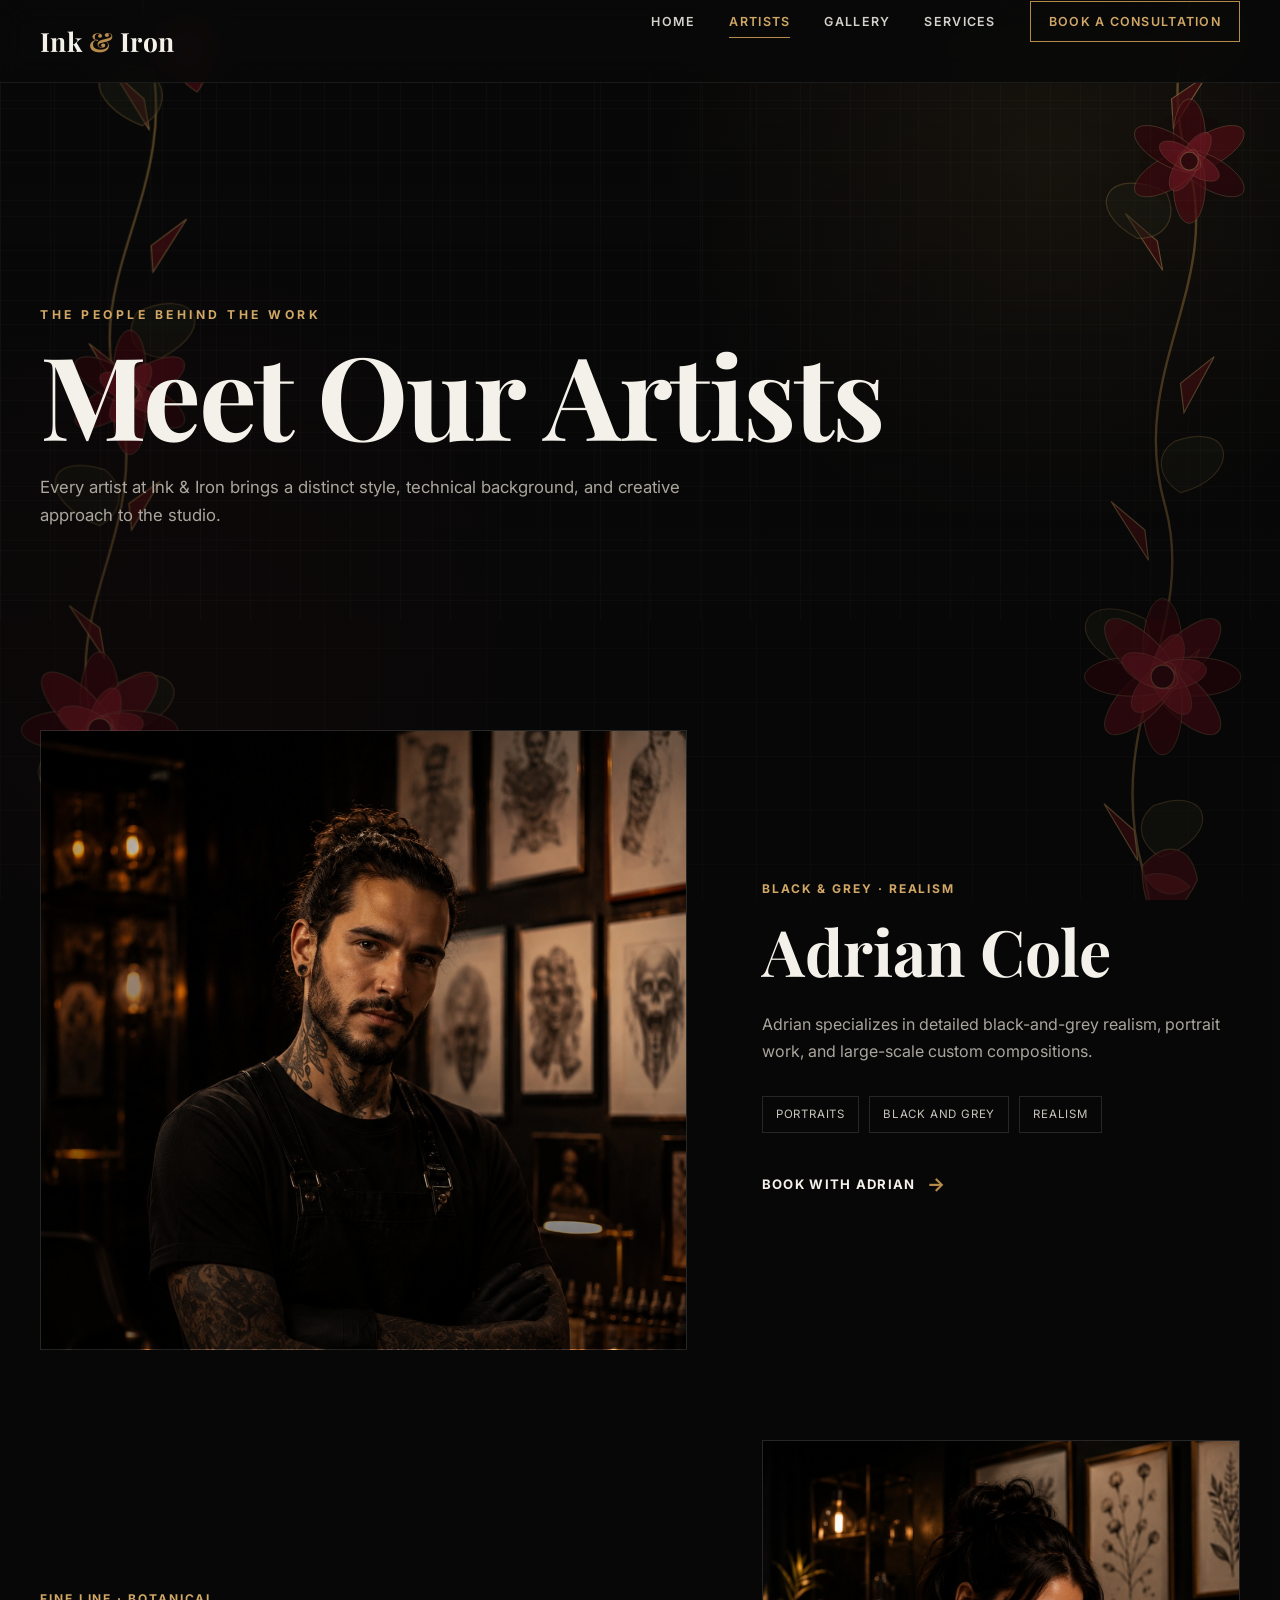
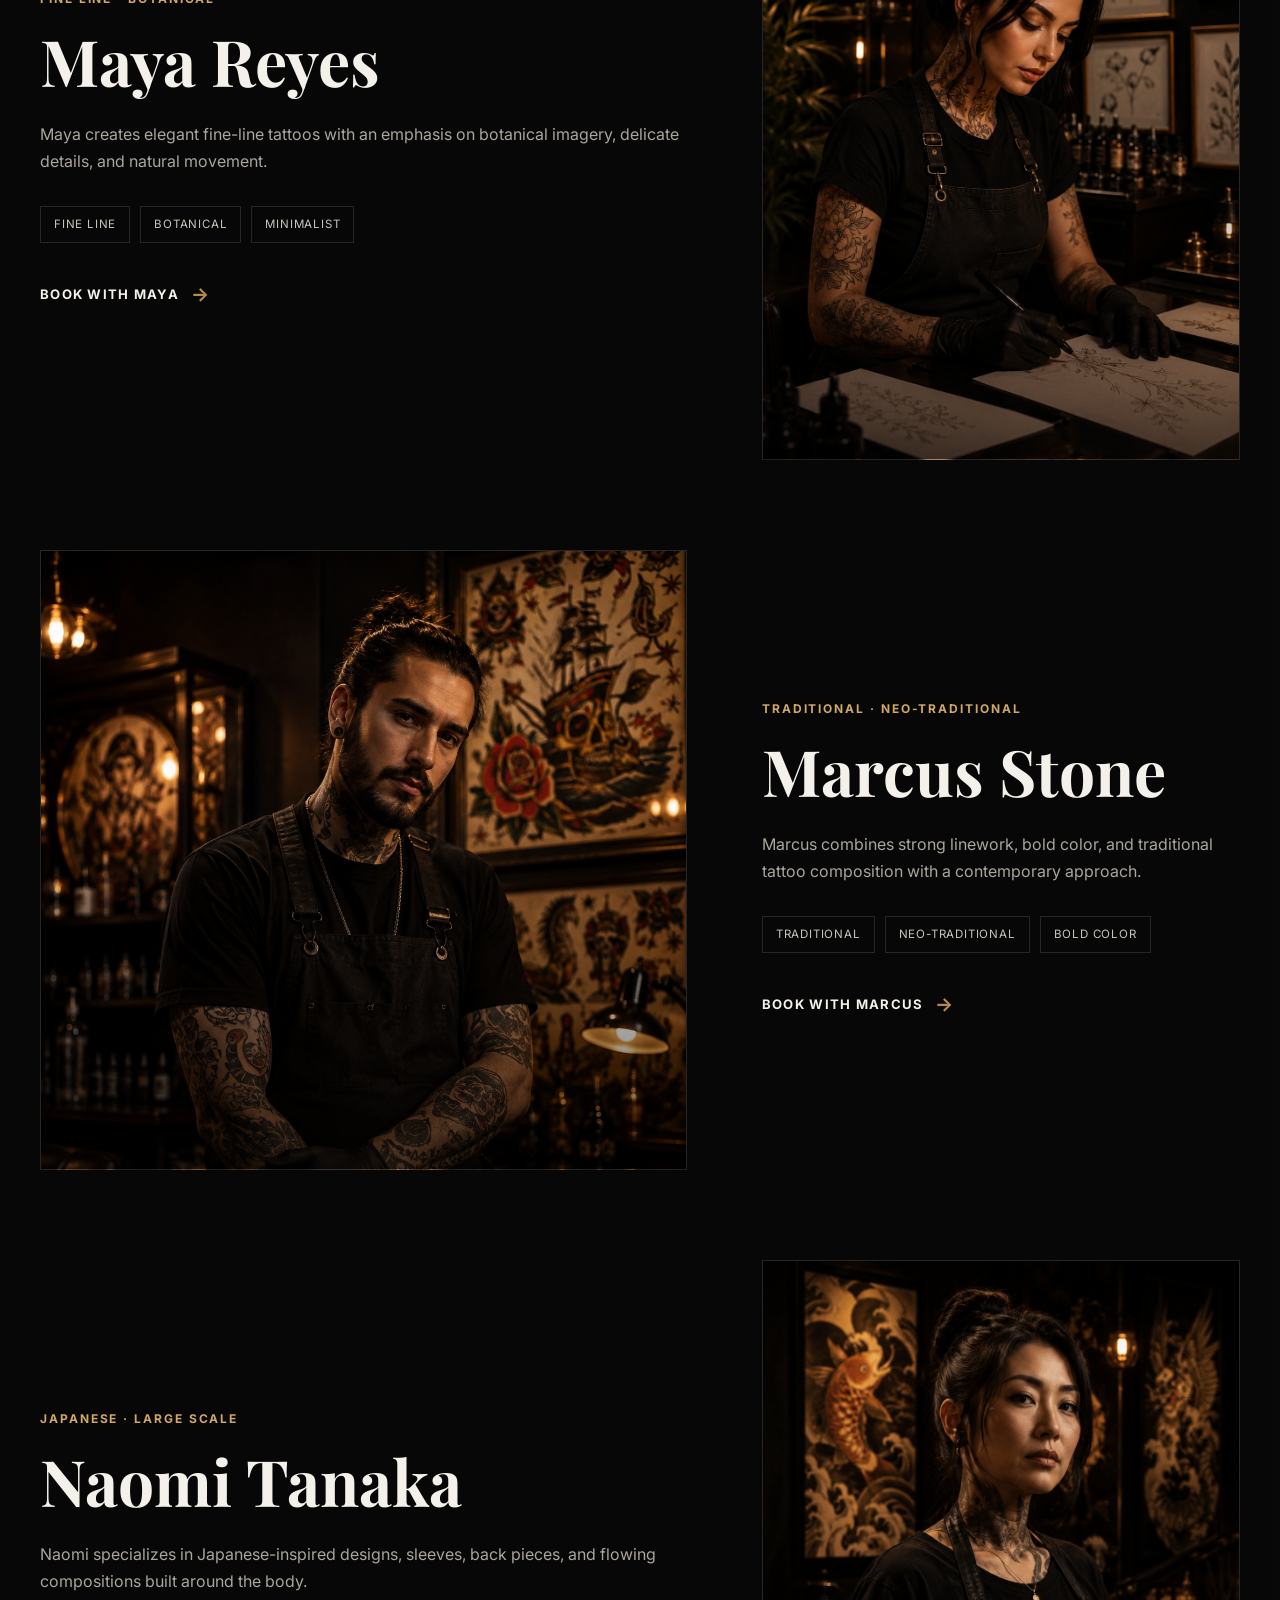
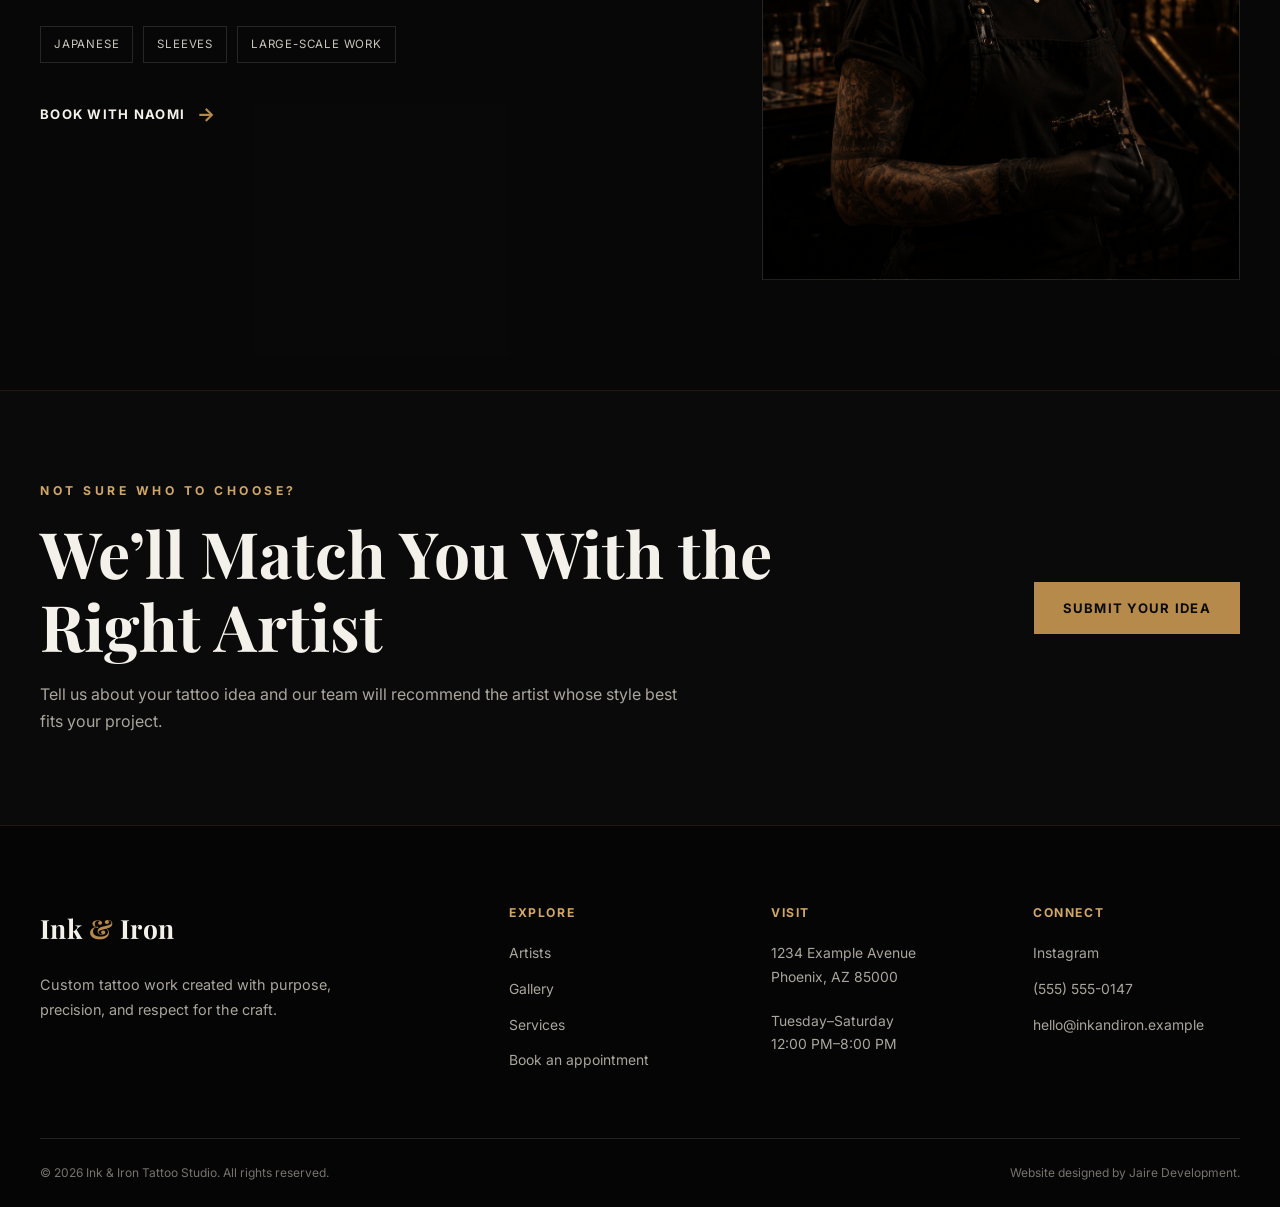
==== commit f28c57c8: "visit information and contact details in the footer section of the website. The address has been upd" ====
--- a/artists.html
+++ b/artists.html
@@ -373,8 +373,8 @@
           <h3>Visit</h3>
 
           <address>
-            1250 Roosevelt Street<br />
-            Phoenix, AZ 85004
+            1234 Example Avenue <br />
+            Phoenix, AZ 85000
           </address>
 
           <p>
@@ -388,10 +388,10 @@
 
           <ul>
             <li><a href="#">Instagram</a></li>
-            <li><a href="tel:+16025550184">(602) 555-0184</a></li>
+            <li><a href="tel:+5555550147">(555) 555-0147</a></li>
 
             <li>
-              <a href="mailto:studio@inkandiron.com"> studio@inkandiron.com </a>
+              <a href="mailto:hello@inkandiron.example"> hello@inkandiron.example </a>
             </li>
           </ul>
         </div>
